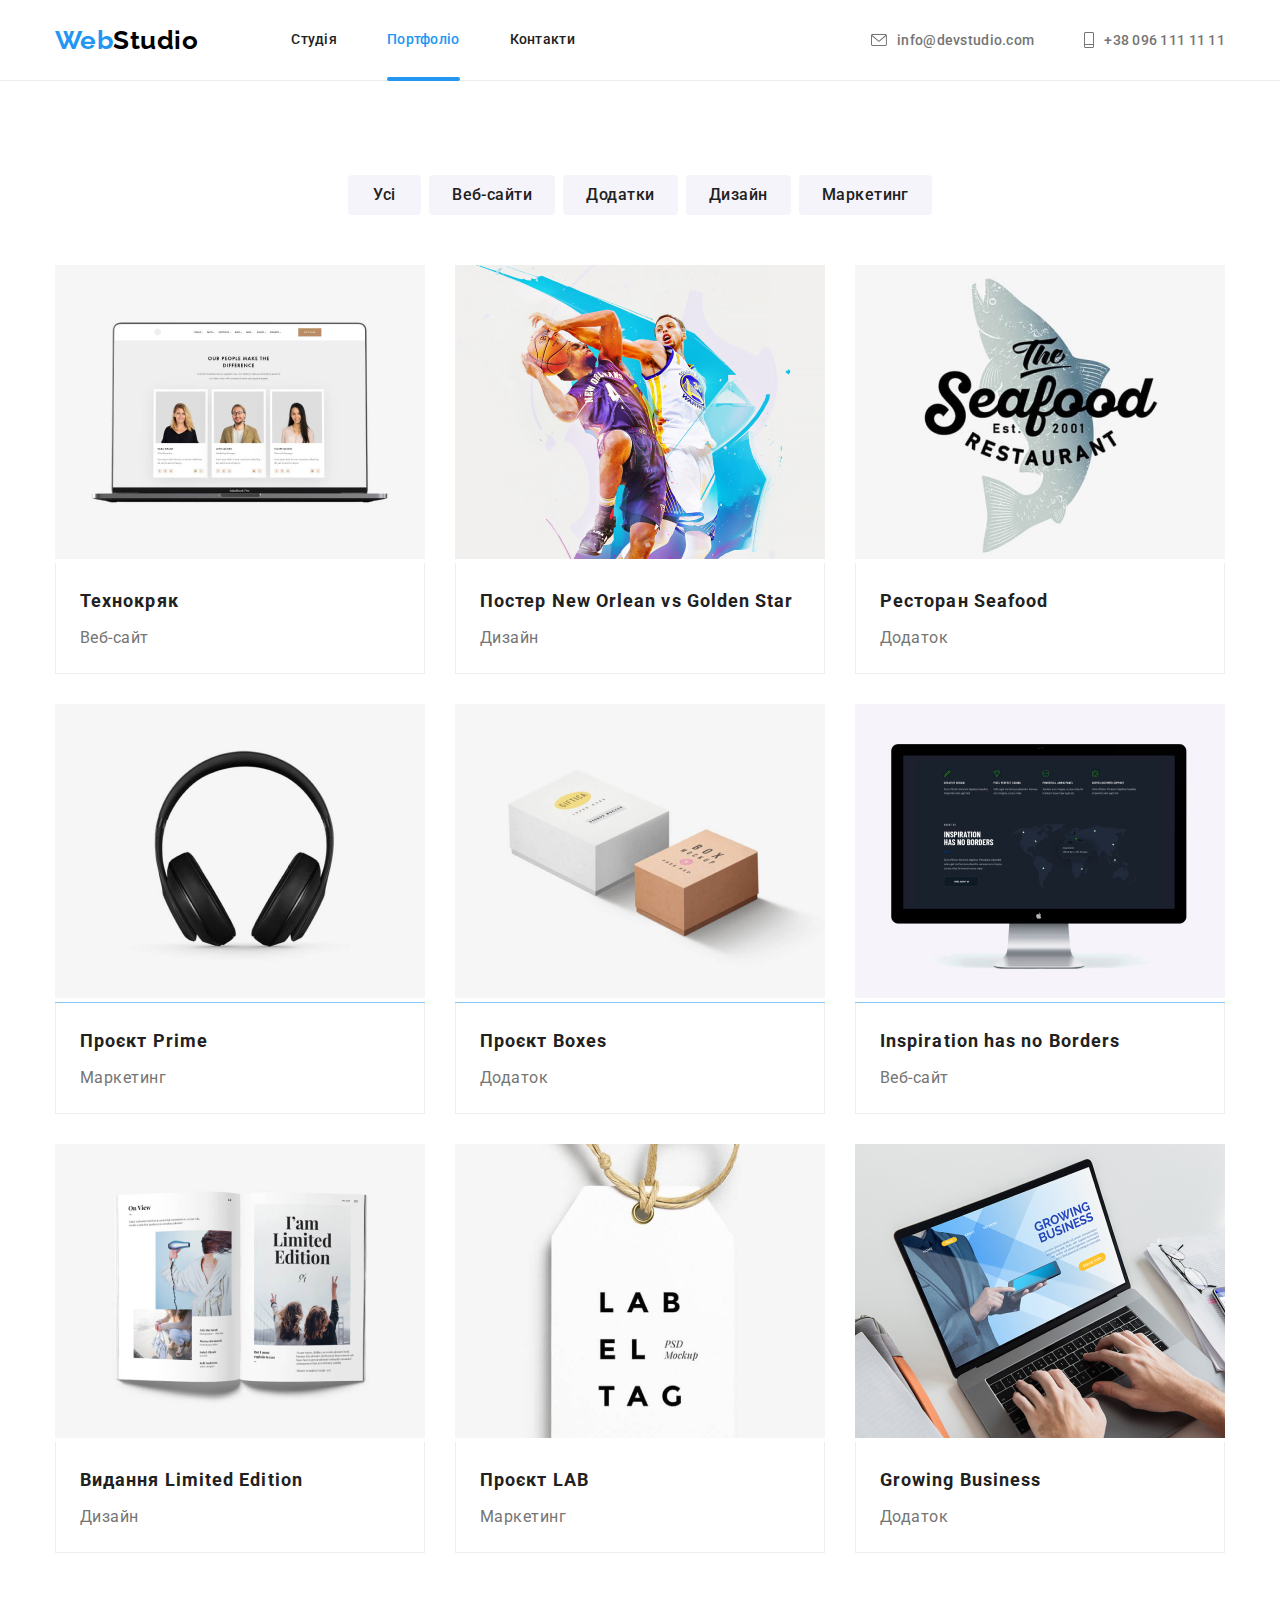
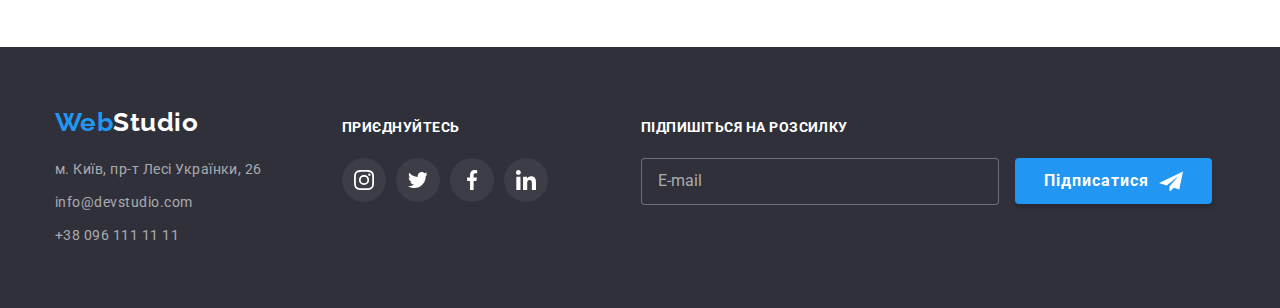
==== portfolio.html @ da835563 "Перенесены файлы из дз 7" ====
<!DOCTYPE html>
<html lang="uk">
  <head>
    <meta charset="UTF-8" />
    <meta http-equiv="X-UA-Compatible" content="IE=edge" />
    <meta name="viewport" content="width=device-width, initial-scale=1.0" />
    <title>Портфоліо</title>
    <link rel="preconnect" href="https://fonts.googleapis.com" />
    <link rel="preconnect" href="https://fonts.gstatic.com" crossorigin />
    <link
      href="https://fonts.googleapis.com/css2?family=Raleway:wght@700&family=Roboto:wght@400;500;700;900&display=swap"
      rel="stylesheet"
    />
    <link
      rel="stylesheet"
      href="https://cdnjs.cloudflare.com/ajax/libs/modern-normalize/1.1.0/modern-normalize.min.css"
    />
    <link rel="stylesheet" href="./css/main.min.css" />
  </head>
  <body>
    <header class="header">
      <div class="container header__section">
        <nav class="header__nav">
          <a class="header__logo logo link" href="./index.html"
            >Web<span class="header__logo--black">Studio</span></a
          >
          <ul class="nav list">
            <li class="nav__item">
              <a class="nav__link link" href="./index.html">Студія</a>
            </li>
            <li class="nav__item">
              <a
                class="nav__link link nav__link--current link"
                href="./portfolio.html"
                >Портфоліо</a
              >
            </li>
            <li class="nav__item">
              <a class="nav__link link" href="">Контакти</a>
            </li>
          </ul>
        </nav>
        <ul class="header-contact header-contack__list list">
          <li class="header-contact__item">
            <a
              class="header-contact__link link"
              href="mailto:info@devstudio.com"
              ><svg class="header-contact__icon" width="16" height="12">
                <use href="./images/icons.svg#icon-envelope"></use>
              </svg>
              info@devstudio.com</a
            >
          </li>
          <li class="header-contact__item">
            <a class="header-contact__link link" href="tel:+380961111111"
              ><svg class="header-contact__icon" width="10" height="16">
                <use href="./images/icons.svg#icon-mobile"></use>
              </svg>
              +38 096 111 11 11</a
            >
          </li>
        </ul>
      </div>
    </header>

    <main>
      <section class="portfolio-section">
        <div class="container">
          <h1 hidden>Приклади робіт</h1>
          <ul class="portfolio-btn-list list">
            <li class="portfolio-btn-item">
              <button class="portfolio-btn" type="button">Усі</button>
            </li>
            <li class="portfolio-btn-item">
              <button class="portfolio-btn" type="button">Веб-сайти</button>
            </li>
            <li class="portfolio-btn-item">
              <button class="portfolio-btn" type="button">Додатки</button>
            </li>
            <li class="portfolio-btn-item">
              <button class="portfolio-btn" type="button">Дизайн</button>
            </li>
            <li class="portfolio-btn-item">
              <button class="portfolio-btn" type="button">Маркетинг</button>
            </li>
          </ul>
        </div>
        <div class="container">
          <ul class="portfolio-list list">
            <li class="portfolio-item">
              <div class="portfolio-description">
                <img
                  src="./images/tehno.jpg"
                  alt="відкритий ноутбук з сайтом Технокряк"
                  width="370"
                  height="294"
                />
                <div class="portfolio-overlay">
                  <p class="portfolio-description-text">
                    Ресурс пропонує комплексні пропозиції з різним рівнем
                    функціоналу та сервісів. Все це дозволить відвідувачу
                    отримати вичерпні відомості про компанію чи приватну особу.
                  </p>
                </div>
              </div>
              <div class="portfolio-border">
                <h2 class="portfolio-list-title">Технокряк</h2>
                <p class="portfolio-list-text">Веб-сайт</p>
              </div>
            </li>
            <li class="portfolio-item">
              <div class="portfolio-description">
                <img
                  src="./images/poster.jpg"
                  alt="хлопці грають в баскетбол"
                  width="370"
                  height="294"
                />
                <div class="portfolio-overlay">
                  <p class="portfolio-description-text">
                    Ресурс пропонує комплексні пропозиції з різним рівнем
                    функціоналу та сервісів. Все це дозволить відвідувачу
                    отримати вичерпні відомості про компанію чи приватну особу.
                  </p>
                </div>
              </div>
              <div class="portfolio-border">
                <h2 class="portfolio-list-title">
                  Постер <span lang="en">New Orlean vs Golden Star</span>
                </h2>
                <p class="portfolio-list-text">Дизайн</p>
              </div>
            </li>

            <li class="portfolio-item">
              <div class="portfolio-description">
                <img
                  src="./images/seafood.jpg"
                  alt="логотип ресторану Seafood"
                  width="370"
                  height="294"
                />
                <div class="portfolio-overlay">
                  <p class="portfolio-description-text">
                    Ресурс пропонує комплексні пропозиції з різним рівнем
                    функціоналу та сервісів. Все це дозволить відвідувачу
                    отримати вичерпні відомості про компанію чи приватну особу.
                  </p>
                </div>
              </div>
              <div class="portfolio-border">
                <h2 class="portfolio-list-title">
                  Ресторан <span lang="en">Seafood</span>
                </h2>
                <p class="portfolio-list-text">Додаток</p>
              </div>
            </li>

            <li class="portfolio-item">
              <div class="portfolio-description">
                <img
                  src="./images/prime.jpg"
                  alt="навушники"
                  width="370"
                  height="294"
                />
                <div class="portfolio-overlay">
                  <p class="portfolio-description-text">
                    Ресурс пропонує комплексні пропозиції з різним рівнем
                    функціоналу та сервісів. Все це дозволить відвідувачу
                    отримати вичерпні відомості про компанію чи приватну особу.
                  </p>
                </div>
              </div>
              <div class="portfolio-border">
                <h2 class="portfolio-list-title">
                  Проєкт <span lang="en">Prime</span>
                </h2>
                <p class="portfolio-list-text">Маркетинг</p>
              </div>
            </li>

            <li class="portfolio-item">
              <div class="portfolio-description">
                <img
                  src="./images/boxes.jpg"
                  alt="дві коробки"
                  width="370"
                  height="294"
                />
                <div class="portfolio-overlay">
                  <p class="portfolio-description-text">
                    Ресурс пропонує комплексні пропозиції з різним рівнем
                    функціоналу та сервісів. Все це дозволить відвідувачу
                    отримати вичерпні відомості про компанію чи приватну особу.
                  </p>
                </div>
              </div>
              <div class="portfolio-border">
                <h2 class="portfolio-list-title">
                  Проєкт <span lang="en">Boxes</span>
                </h2>
                <p class="portfolio-list-text">Додаток</p>
              </div>
            </li>

            <li class="portfolio-item">
              <div class="portfolio-description">
                <img
                  src="./images/monitor.jpg"
                  alt="комп'ютерний монитор"
                  width="370"
                  height="294"
                />
                <div class="portfolio-overlay">
                  <p class="portfolio-description-text">
                    Ресурс пропонує комплексні пропозиції з різним рівнем
                    функціоналу та сервісів. Все це дозволить відвідувачу
                    отримати вичерпні відомості про компанію чи приватну особу.
                  </p>
                </div>
              </div>
              <div class="portfolio-border">
                <h2 class="portfolio-list-title">
                  <span lang="en">Inspiration has no Borders</span>
                </h2>
                <p class="portfolio-list-text">Веб-сайт</p>
              </div>
            </li>

            <li class="portfolio-item">
              <div class="portfolio-description">
                <img
                  src="./images/limited.jpg"
                  alt="відкритий журнал"
                  width="370"
                  height="294"
                />
                <div class="portfolio-overlay">
                  <p class="portfolio-description-text">
                    Ресурс пропонує комплексні пропозиції з різним рівнем
                    функціоналу та сервісів. Все це дозволить відвідувачу
                    отримати вичерпні відомості про компанію чи приватну особу.
                  </p>
                </div>
              </div>
              <div class="portfolio-border">
                <h2 class="portfolio-list-title">
                  Видання <span lang="en">Limited Edition</span>
                </h2>
                <p class="portfolio-list-text">Дизайн</p>
              </div>
            </li>

            <li class="portfolio-item">
              <div class="portfolio-description">
                <img
                  src="./images/lab.jpg"
                  alt="етикетка LAB"
                  width="370"
                  height="294"
                />
                <div class="portfolio-overlay">
                  <p class="portfolio-description-text">
                    Ресурс пропонує комплексні пропозиції з різним рівнем
                    функціоналу та сервісів. Все це дозволить відвідувачу
                    отримати вичерпні відомості про компанію чи приватну особу.
                  </p>
                </div>
              </div>
              <div class="portfolio-border">
                <h2 class="portfolio-list-title">
                  Проєкт <span lang="en">LAB</span>
                </h2>
                <p class="portfolio-list-text">Маркетинг</p>
              </div>
            </li>

            <li class="portfolio-item border">
              <div class="portfolio-description">
                <img
                  src="./images/growing.jpg"
                  alt="людина працює за компом"
                  width="370"
                  height="294"
                />
                <div class="portfolio-overlay">
                  <p class="portfolio-description-text">
                    Ресурс пропонує комплексні пропозиції з різним рівнем
                    функціоналу та сервісів. Все це дозволить відвідувачу
                    отримати вичерпні відомості про компанію чи приватну особу.
                  </p>
                </div>
              </div>
              <div class="portfolio-border">
                <h2 class="portfolio-list-title">
                  <span lang="en">Growing Business</span>
                </h2>
                <p class="portfolio-list-text">Додаток</p>
              </div>
            </li>
          </ul>
        </div>
      </section>
    </main>

    <footer class="footer">
      <div class="container">
        <div class="footer__flex">
          <div class="footer__contacts-flex">
            <a class="footer__logo logo link" href="./index.html"
              >Web<span class="footer__logo--white">Studio</span>
            </a>

            <address class="footer-contact">
              <ul class="footer-contact__list list">
                <li class="footer-contact__item">
                  <a
                    class="footer-contact__link footer-contact__address link"
                    href="https://goo.gl/maps/CdvJLRiEL6Q8Smko8"
                    target="_blank"
                    rel="noreferrer noopener"
                    >м. Київ, пр-т Лесі Українки, 26</a
                  >
                </li>
                <li class="footer-contact__item">
                  <a
                    class="footer-contact__link link"
                    href="mailto:info@devstudio.com"
                    >info@devstudio.com</a
                  >
                </li>
                <li class="footer-contact__item">
                  <a class="footer-contact__link link" href="tel:+380961111111"
                    >+38 096 111 11 11</a
                  >
                </li>
              </ul>
            </address>
          </div>
          <div class="social-section">
            <p class="social-section__text">приєднуйтесь</p>
            <ul class="footer-list list">
              <li class="footer-list__item">
                <a class="footer-list__link" href="">
                  <svg class="footer-list__icon" width="20" height="20">
                    <use href="./images/icons.svg#icon-instagram"></use>
                  </svg>
                </a>
              </li>

              <li class="footer-list__item">
                <a class="footer-list__link" href="">
                  <svg class="footer-list__icon" width="20" height="20">
                    <use href="./images/icons.svg#icon-twitter"></use>
                  </svg>
                </a>
              </li>

              <li class="footer-list__item">
                <a class="footer-list__link" href="">
                  <svg class="footer-list__icon" width="20" height="20">
                    <use href="./images/icons.svg#icon-facebook"></use>
                  </svg>
                </a>
              </li>

              <li class="footer-list__item">
                <a class="footer-list__link" href="">
                  <svg class="footer-list__icon" width="20" height="20">
                    <use href="./images/icons.svg#icon-linkedin"></use>
                  </svg>
                </a>
              </li>
            </ul>
          </div>
          <div class="footer-submit">
            <p class="footer-submit__text">Підпишіться на розсилку</p>
            <div class="footer-submit__form">
              <label class="footer-submit__label" for="submit-mail"></label>
              <input
                class="footer-submit__input"
                type="email"
                name="submit-mail"
                id="submit-mail"
                placeholder="E-mail"
              />
              <button class="footer-submit__btn" type="submit">
                Підписатися
              </button>
            </div>
          </div>
        </div>
      </div>
    </footer>
  </body>
</html>
---- css/main.min.css ----
:root{--primary-text-color: #212121;--secondary-text-color: #757575;--white-text-color: #ffffff;--accent-color: #2196f3;--black-logo-color: #000000;--footer-text-color: rgba(255, 255, 255, 0.6);--white-background-color: #ffffff;--hero-background-color: #2f303a;--team-background-color: #f5f4fa}body{font-family:"Roboto";letter-spacing:0.03em;background-color:var(--white-background-color);color:var(--primary-text-color)}.list{list-style:none}.link{text-decoration:none}h1,h2,h3,h4,h5,h6,p,ul{margin:0;padding:0}.container{width:1200px;margin-left:auto;margin-right:auto;padding-left:15px;padding-right:15px}.section-title{font-weight:700;font-size:36px;line-height:1.17;text-align:center;color:var(--primary-text-color)}.logo{font-family:"Raleway";font-weight:700;font-size:26px;line-height:1.19;align-items:center;text-align:center;color:var(--accent-color)}.visually-hidden{position:absolute;width:1px;height:1px;margin:-1px;padding:0;overflow:hidden;border:0;clip:rect(0 0 0 0)}.header{border-bottom:1px solid #ececec}.header__section{display:flex;align-items:center}.header__nav{display:flex;align-items:center}.header__logo{margin-right:93px}.header__logo--black{color:var(--black-logo-color)}.nav{display:flex}.nav__item:not(:last-child){margin-right:50px}.nav__link{display:block;padding-top:32px;padding-bottom:32px;font-weight:500;font-size:14px;line-height:1.14;letter-spacing:0.02em;color:var(--primary-text-color);position:relative;transition:color 250ms cubic-bezier(0.4, 0, 0.2, 1)}.nav__link:focus,.nav__link:hover{color:var(--accent-color)}.nav__link--current{color:var(--accent-color)}.nav__link--current::after{position:absolute;display:block;content:"";width:100%;height:4px;border-radius:2px;bottom:-1px;background-color:var(--accent-color)}.header-contact{display:flex}.header-contack__list{margin-left:auto}.header-contact__item+.header-contact__item{margin-left:50px}.header-contact__link{display:inline-flex;padding:32px 0px 32px;align-items:center;font-weight:500;font-size:14px;line-height:16px;letter-spacing:0.02em;color:var(--secondary-text-color);transition:color 250ms cubic-bezier(0.4, 0, 0.2, 1)}.header-contact__link:hover,.header-contact__link:focus{color:var(--accent-color)}.header-contact__icon{margin-right:10px;fill:currentColor}.hero{padding-top:200px;padding-bottom:200px;max-width:1600px;min-height:600px;margin-left:auto;margin-right:auto;background-image:linear-gradient(to right, rgba(47,48,58,0.4), rgba(47,48,58,0.4)),url(../images/hero.jpg);background-color:var(--hero-background-color);background-repeat:no-repeat;background-position:center;background-size:cover;text-align:center}.hero__title{margin-bottom:30px;margin-left:auto;margin-right:auto;max-width:696px;font-weight:900;font-size:44px;line-height:1.36;letter-spacing:0.06em;text-transform:uppercase;color:var(--white-text-color)}.hero__btn{display:inline-block;min-width:200px;border-radius:4px;border:1px solid transparent;padding:10px 32px;background-color:var(--accent-color);color:var(--white-text-color);font-family:"Roboto";font-weight:700;font-size:16px;line-height:1.88;align-items:center;text-align:center;letter-spacing:0.06em;cursor:pointer;transition:background-color 250ms cubic-bezier(0.4, 0, 0.2, 1),color 250ms cubic-bezier(0.4, 0, 0.2, 1)}.hero__btn:hover,.hero__btn:focus{background-color:var(--white-text-color);color:var(--accent-color)}.features{padding-top:94px;padding-bottom:94px}.features-list{display:flex}.features-list__item:not(:last-child){margin-right:30px;max-width:270px}.features-list__icon-fon{display:flex;width:270px;height:120px;align-items:center;justify-content:center;flex-direction:column;margin-bottom:30px;background-color:var(--team-background-color)}.features-list__icon{align-items:center}.features-list__title{margin-bottom:10px;font-weight:700;font-size:14px;line-height:1.14;text-transform:uppercase}.features-list__text{font-size:14px;line-height:1.71;color:var(--secondary-text-color)}.work{padding-bottom:94px}.work__title{margin-bottom:50px}.work-list{display:flex}.work-list__item{position:relative}.work-list__item:not(:last-child){margin-right:30px}.work-list__text{width:100%;position:absolute;bottom:0;left:0;padding:27px 0px;font-weight:bold;font-size:14px;line-height:1.14;text-align:center;text-transform:uppercase;color:var(--white-text-color);background-color:rgba(47,48,58,0.8)}.team{padding-top:94px;padding-bottom:94px;background-color:var(--team-background-color)}.team__title{margin-bottom:50px}.team-list{display:flex}.team-list__item{box-shadow:0px 1px 3px rgba(0,0,0,0.12),0px 1px 1px rgba(0,0,0,0.14),0px 2px 1px rgba(0,0,0,0.2);background-color:var(--white-background-color)}.team-list__item:not(:last-child){margin-right:30px}.team-list__workers{padding:30px 0px}.team-list__worker{font-weight:500;font-size:16px;line-height:1.19;text-align:center}.team-list__profession{margin-top:10px;font-size:16px;line-height:1.19;text-align:center;color:var(--secondary-text-color)}.team-list__social-list{display:flex;justify-content:space-between;align-items:center;padding:0px 32px;margin-top:16px;list-style:none}.team-list__social-item{width:44px;height:44px}.team-list__social-link{display:block;width:44px;height:44px;border-radius:50%;color:#afb1b8;background-color:#ffffff;transition:background-color 250ms cubic-bezier(0.4, 0, 0.2, 1),color 250ms cubic-bezier(0.4, 0, 0.2, 1)}.team-list__social-link:hover,.team-list__social-link:focus{color:#ffffff;background-color:var(--accent-color)}.team-list__social-icon{margin:12px 0px 0px 12px;fill:currentColor}.client{padding-top:94px;padding-bottom:94px}.client__title{margin-bottom:50px;font-weight:700;font-size:36px;line-height:1.17;text-align:center}.client__list{padding:0;margin:0;list-style:none;justify-content:space-between;align-items:center}.customers{display:flex}.customers__item{width:170px;height:90px;transition:border-color 250ms cubic-bezier(0.4, 0, 0.2, 1),color 250ms cubic-bezier(0.4, 0, 0.2, 1)}.customers__item:not(:last-child){margin-right:30px}.customers__item:focus,.customers__item:hover{color:var(--accent-color);border-color:var(--accent-color)}.customers__link{display:block;width:170px;height:90px;border:1px solid #afb1b8;color:#afb1b8;background-color:#fff;padding:16px 32px;transition:border-color 250ms cubic-bezier(0.4, 0, 0.2, 1),color 250ms cubic-bezier(0.4, 0, 0.2, 1)}.customers__link:focus,.customers__link:hover{color:var(--accent-color);border-color:var(--accent-color)}.customers__icon{fill:currentColor}.footer{padding-top:60px;padding-bottom:60px;background-color:var(--hero-background-color)}.footer__flex{display:flex;margin:0;padding:0;list-style:none}.footer__logo--white{color:var(--white-text-color)}.footer-contact{margin-top:20px}.footer-contact__address{color:var(--white-text-color)}.footer-contact__item{margin-top:9px}.footer-contact__link{font-style:normal;font-size:14px;line-height:1.71;color:var(--footer-text-color);transition:color 250ms cubic-bezier(0.4, 0, 0.2, 1)}.footer-contact__link:hover,.footer-contact__link:focus{color:var(--accent-color)}.social-section{margin-left:80px;width:206px}.social-section__text{padding:20px 0px 10px 0px;margin-bottom:20px;font-weight:700;font-size:14px;line-height:1.14px;text-transform:uppercase;color:var(--white-text-color)}.footer-list{display:flex;justify-content:space-between;align-items:center;padding:0;margin-top:0;list-style:none}.footer-list__item{width:44px;height:44px}.footer-list__link{display:block;width:44px;height:44px;border-radius:50%;color:#ffffff;background-color:#ffffff10;transition:background-color 250ms cubic-bezier(0.4, 0, 0.2, 1),color 250ms cubic-bezier(0.4, 0, 0.2, 1)}.footer-list__link:hover,.footer-list__link:focus{color:#ffffff;background-color:var(--accent-color)}.footer-list__icon{margin:12px 0px 0px 12px;fill:currentColor}.footer-submit{margin-left:93px}.footer-submit__text{padding:20px 0px 10px 0px;margin-bottom:20px;font-weight:700;font-size:14px;line-height:1.14px;text-transform:uppercase;color:var(--white-text-color)}.footer-submit__input{width:358px;margin:0;padding:13px 16px;border-radius:4px;border:1px solid rgba(255,255,255,0.3);background-color:var(--hero-background-color);color:var(--white-text-color)}.footer-submit__input::placeholder{font-size:16px;line-height:1.25;color:rgba(255,255,255,0.6)}.footer-submit__btn{display:inline-flex;align-items:center;justify-content:center;border:none;margin:0;padding:8px 29px;border-radius:4px;background-color:var(--accent-color);box-shadow:0px 4px 4px rgba(0,0,0,0.15);color:var(--white-text-color);font-family:"Roboto";font-style:normal;font-weight:700;font-size:16px;line-height:1.87;letter-spacing:0.06em;cursor:pointer;min-height:43px;margin-left:12px}.footer-submit__btn::after{content:"";display:inline-block;width:24px;height:20px;margin-left:10px;background-image:url(../images/send.svg)}.portfolio-section{padding-top:94px;padding-bottom:94px}.portfolio-btn-list{display:flex;justify-content:center;margin-bottom:50px}.portfolio-btn-item:not(:last-child){margin-right:8px}.portfolio-item:hover .portfolio-overlay{transform:translateY(0)}.portfolio-description{position:relative;overflow:hidden}.portfolio-overlay{position:absolute;display:inline-block;content:"";width:100%;height:100%;top:0;left:0;background-color:rgba(33,150,243,0.9);transform:translateY(100%);transition:transform 250ms cubic-bezier(0.4, 0, 0.2, 1)}.portfolio-description-text{position:absolute;top:0;left:0;padding:63px 24px;font-size:18px;line-height:1.56;color:var(--white-text-color)}.portfolio-btn{display:inline-block;min-width:73px;border-radius:4px;border:1px solid transparent;padding:6px 22px;font-family:"Roboto";font-weight:500;font-size:16px;line-height:1.63;letter-spacing:0.03em;text-align:center;background-color:var(--team-background-color);color:var(--primary-text-color);cursor:pointer;transition:background-color 250ms cubic-bezier(0.4, 0, 0.2, 1),color 250ms cubic-bezier(0.4, 0, 0.2, 1),box-shadow 250ms cubic-bezier(0.4, 0, 0.2, 1)}.portfolio-btn:hover,.portfolio-btn:focus{background-color:var(--accent-color);color:var(--white-text-color);box-shadow:0px 3px 1px rgba(0,0,0,0.1),0px 1px 2px rgba(0,0,0,0.08),0px 2px 2px rgba(0,0,0,0.12)}.portfolio-list{display:flex;flex-wrap:wrap;margin:-15px}.portfolio-item{margin:15px;transition:box-shadow 250ms cubic-bezier(0.4, 0, 0.2, 1)}.portfolio-item:hover,.portfolio-item:focus{box-shadow:0px 3px 1px rgba(0,0,0,0.1),0px 1px 2px rgba(0,0,0,0.08),0px 2px 2px rgba(0,0,0,0.12)}.portfolio-border{border:1px solid #eeeeee;border-top:transparent;padding:20px 24px}.portfolio-list-title{font-weight:700;font-size:18px;line-height:2;letter-spacing:0.06em}.portfolio-list-text{margin-top:4px;font-size:16px;line-height:1.87;color:var(--secondary-text-color)}.backdrop{position:fixed;display:flex;align-items:center;justify-content:center;width:100vw;height:100vh;background-color:rgba(0,0,0,0.2);top:0;transition:opacity 250ms cubic-bezier(0.4, 0, 0.2, 1),visibility 250ms cubic-bezier(0.4, 0, 0.2, 1)}.backdrop.is-hidden{opacity:0;visibility:hidden;pointer-events:none}.backdrop.is-hidden .modal{transform:scale(2)}.modal{width:528px;min-height:581px;background-color:#ffffff;position:relative;transform:scale(1);transition:transform 250ms cubic-bezier(0.4, 0, 0.2, 1)}.modal-icon{fill:var(--black-logo-color);transition:fill 250ms cubic-bezier(0.4, 0, 0.2, 1)}.close-btn{position:absolute;display:flex;align-items:center;justify-content:center;right:8px;top:8px;background-color:transparent;border-radius:50%;width:30px;height:30px;border:1px solid rgba(0,0,0,0.1);cursor:pointer}.close-btn:hover .modal-icon{fill:var(--accent-color)}.form{width:528px;margin-left:auto;margin-right:auto;padding:40px}.form-title{font-weight:700;font-size:20px;line-height:1.15;text-align:center}.top-title{margin-top:12px}.form-field{position:relative;display:flex;flex-direction:column;margin-bottom:10px}.form-label,.comment-label{font-size:12px;line-height:1.17;letter-spacing:0.01em;color:var(--secondary-text-color);margin-bottom:4px}.form-input{width:100%;margin:0;padding:11px 42px;border:1px solid rgba(33,33,33,0.2);border-radius:4px;outline:none;transition:border-color 250ms cubic-bezier(0.4, 0, 0.2, 1)}.form-input:focus{border-color:var(--accent-color)}.form-input:focus ~ .input-icon{fill:var(--accent-color)}.input-icon{position:absolute;top:50%;left:15px;transform:translateY(25%);display:inline-block;width:12px;height:12px;transition:fill 250ms cubic-bezier(0.4, 0, 0.2, 1)}textarea{resize:none;border:1px solid rgba(33,33,33,0.2);border-radius:4px;padding:12px 16px;font-size:12px;line-height:1.17;letter-spacing:0.01em;height:120px;outline:none;transition:border-color 250ms cubic-bezier(0.4, 0, 0.2, 1)}textarea:focus{border-color:var(--accent-color)}.comment::placeholder{font-size:12px;line-height:1.17;letter-spacing:0.01em;color:#757575}.form-field-chek{padding-left:14px;margin-top:25px;margin-bottom:30px}.icon-chek{display:inline-block;width:16px;height:15px;border:2px solid #212121;border-radius:2px;margin-right:7px}.form-checkbox{position:absolute;width:1px;height:1px;margin:-1px;padding:0;overflow:hidden;border:0;clip:rect(0 0 0 0)}.form-checkbox:checked+.icon-chek{background-image:url(../images/icon-check.svg);background-position:center;background-repeat:no-repeat;background-color:var(--accent-color);background-origin:border-box;border-color:var(--accent-color)}.policy-label{display:flex;align-items:center;font-size:14px;line-height:1.71;color:var(--secondary-text-color)}.policy-link{margin-left:4px;color:#2196f3}.form-btn{display:flex;align-items:center;justify-content:center;margin:0 auto;padding:10px 56px;border:none;border-radius:4px;text-align:center;text-decoration:none;font-family:"Roboto";font-style:normal;font-weight:700;font-size:16px;line-height:1.87;letter-spacing:0.06em;cursor:pointer;background-color:var(--accent-color);box-shadow:0px 4px 4px rgba(0,0,0,0.15);color:var(--white-text-color);transition:background-color 250ms cubic-bezier(0.4, 0, 0.2, 1)}.form-btn:focus,.form-btn:hover{background-color:#188ce8}
/*# sourceMappingURL=main.min.css.map */
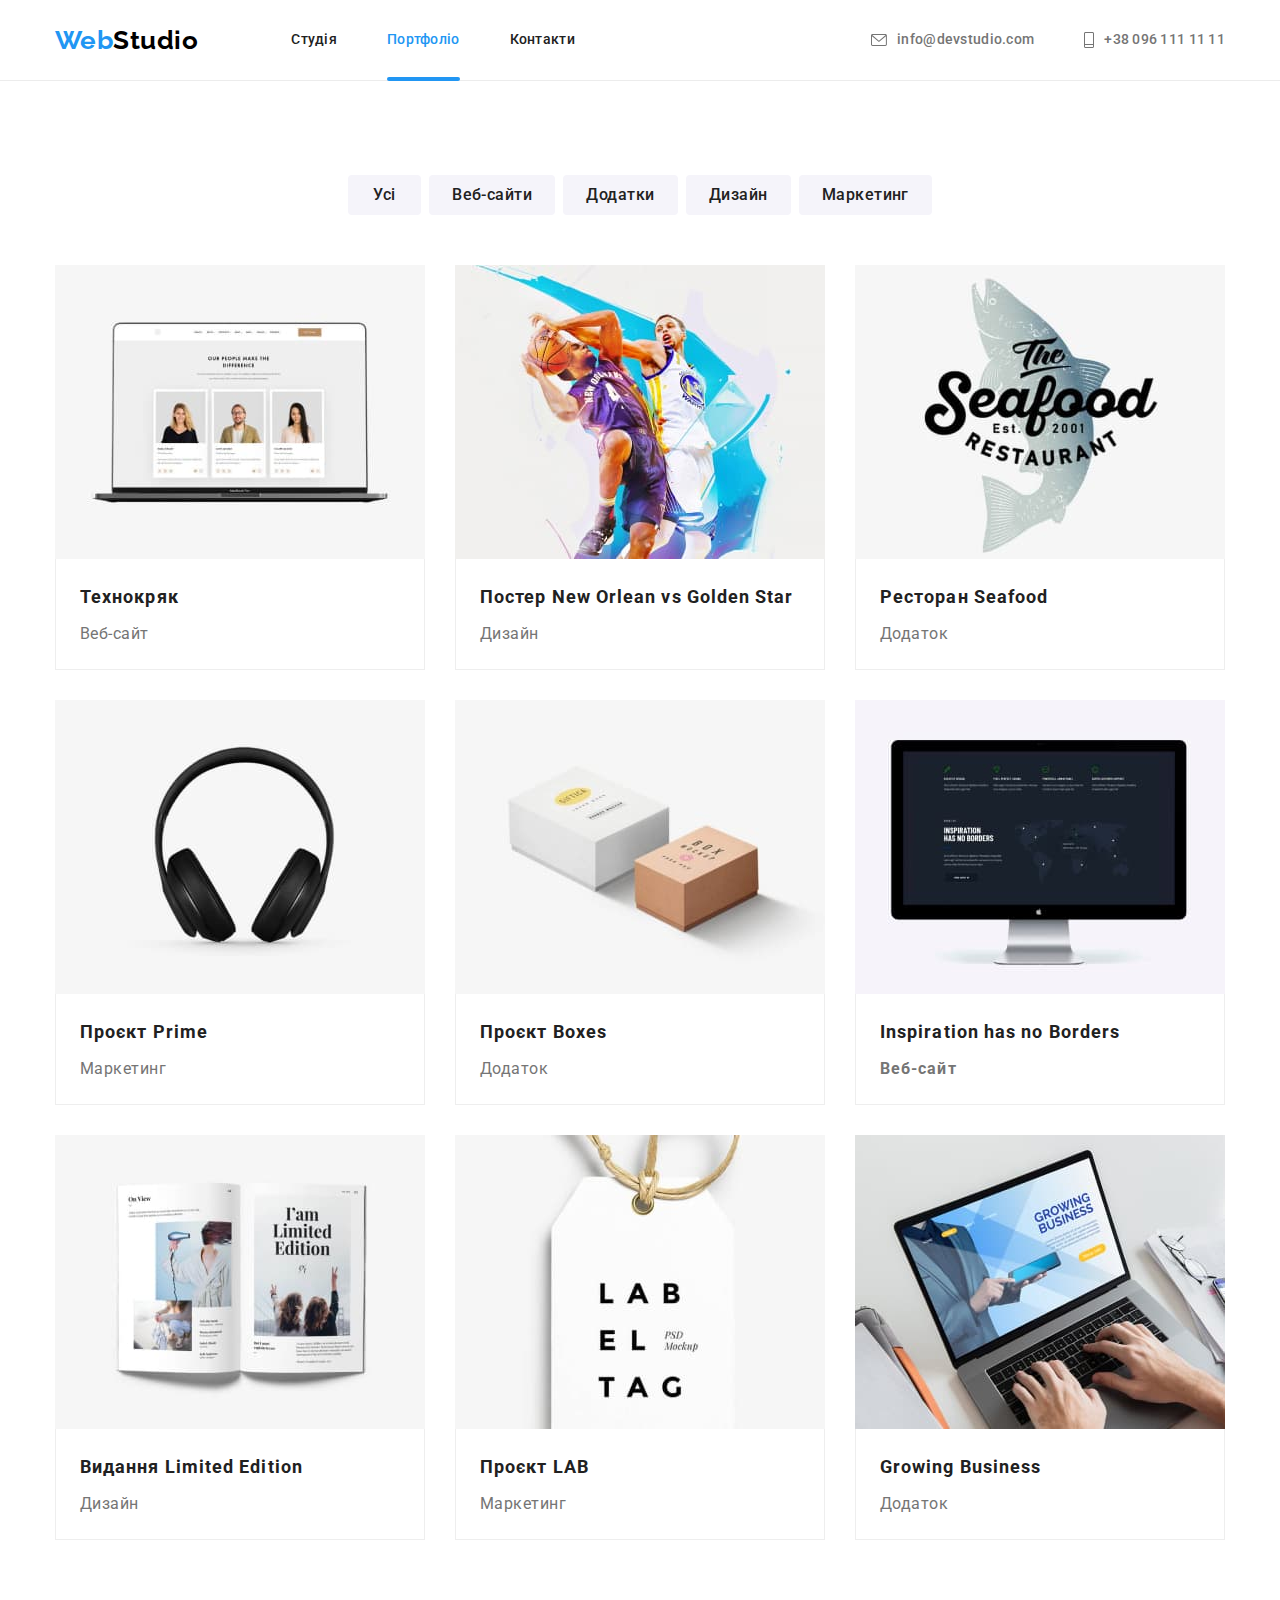
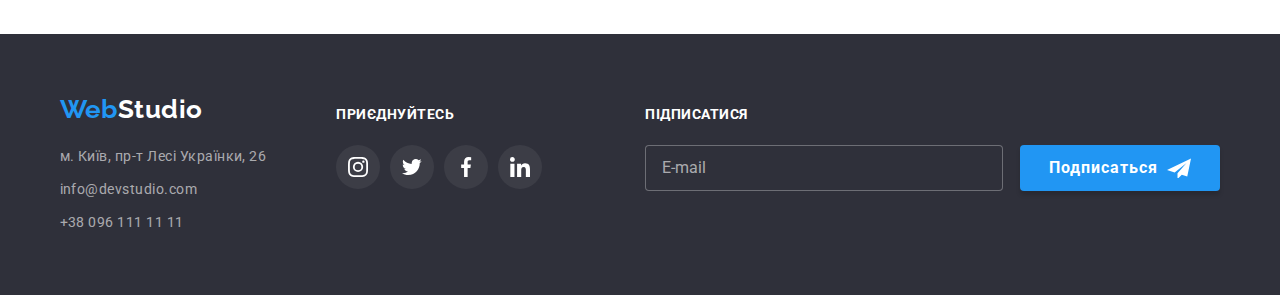
==== commit 99720331: "Fin HW 8" ====
--- a/portfolio.html
+++ b/portfolio.html
@@ -11,13 +11,11 @@
       href="https://fonts.googleapis.com/css2?family=Raleway:wght@700&family=Roboto:wght@400;500;700;900&display=swap"
       rel="stylesheet"
     />
-    <link
-      rel="stylesheet"
-      href="https://cdnjs.cloudflare.com/ajax/libs/modern-normalize/1.1.0/modern-normalize.min.css"
-    />
-    <link rel="stylesheet" href="./css/main.min.css" />
+    <link rel="stylesheet" href="https://cdnjs.cloudflare.com/ajax/libs/modern-normalize/1.1.0/modern-normalize.min.css">
+    <link rel="stylesheet" href="./css/main.min.css">
   </head>
   <body>
+     <!-- Шапка -->
     <header class="header">
       <div class="container header__section">
         <nav class="header__nav">
@@ -26,12 +24,12 @@
           >
           <ul class="nav list">
             <li class="nav__item">
-              <a class="nav__link link" href="./index.html">Студія</a>
+              <a class="nav__link link" href="./index.html"
+                >Студія</a
+              >
             </li>
             <li class="nav__item">
-              <a
-                class="nav__link link nav__link--current link"
-                href="./portfolio.html"
+              <a class="nav__link link nav__link--current" href="./portfolio.html"
                 >Портфоліо</a
               >
             </li>
@@ -42,9 +40,7 @@
         </nav>
         <ul class="header-contact header-contack__list list">
           <li class="header-contact__item">
-            <a
-              class="header-contact__link link"
-              href="mailto:info@devstudio.com"
+            <a class="header-contact__link link" href="mailto:info@devstudio.com"
               ><svg class="header-contact__icon" width="16" height="12">
                 <use href="./images/icons.svg#icon-envelope"></use>
               </svg>
@@ -60,13 +56,49 @@
             >
           </li>
         </ul>
+        <button class="menu-open" data-menu-open>
+        <svg class="menu-burger" width="24" height="16">
+          <use href="./images/icons.svg#icon-burger"></use>
+        </svg>
+        </button>
+      </div>
+      <div class="mob-menu flex is-hidden" data-menu>
+        <div>
+          <button class="menu-close" data-menu-close>
+            <svg class="menu-close" width="40" height="40">
+              <use href="./images/icons.svg#icon-close"></use>
+            </svg>
+          </button>
+          <ul class="mob-menu-list list">
+            <li class="mob-menu-list__item">
+              <a class="mob-menu-list__link link " href="./index.html">Студія</a>
+            </li>
+            <li class="mob-menu-list__item">
+              <a class="mob-menu-list__link link mob-menu-list__link--current" href="./portfolio.html">Портфоліо</a>
+            </li>
+            <li class="mob-menu-list__item">
+              <a class="mob-menu-list__link link" href="">Контакти</a>
+            </li>
+          </ul>
+        </div>
+        <div class="mob-menu-list__down">
+          <a class="mob-menu-list__tell link" href="tel:+380961111111">
+            +38 096 111 11 11</a>
+          <a class="mob-menu-list__mail link" href="mailto:info@devstudio.com">info@devstudio.com</a>
+          <ul class="mob-menu-list__social list">
+            <li class="mob-menu-list__social-item">Instagram</li>
+            <li class="mob-menu-list__social-item">Twitter</li>
+            <li class="mob-menu-list__social-item">Facebook</li>
+            <li class="mob-menu-list__social-item">LinkedIn</li>
+          </ul>
+        </div>
       </div>
     </header>
-
+      <!-- Основной контент -->
     <main>
       <section class="portfolio-section">
         <div class="container">
-          <h1 hidden>Приклади робіт</h1>
+          <h1 hidden>Примеры работ</h1>
           <ul class="portfolio-btn-list list">
             <li class="portfolio-btn-item">
               <button class="portfolio-btn" type="button">Усі</button>
@@ -90,19 +122,18 @@
             <li class="portfolio-item">
               <div class="portfolio-description">
                 <img
-                  src="./images/tehno.jpg"
-                  alt="відкритий ноутбук з сайтом Технокряк"
-                  width="370"
-                  height="294"
-                />
-                <div class="portfolio-overlay">
-                  <p class="portfolio-description-text">
-                    Ресурс пропонує комплексні пропозиції з різним рівнем
-                    функціоналу та сервісів. Все це дозволить відвідувачу
-                    отримати вичерпні відомості про компанію чи приватну особу.
-                  </p>
-                </div>
-              </div>
+                  srcset="
+                    ./images/our-people.jpg 1x,                   
+                    ./images/our-people-2x.jpg 2x
+                  "
+                  src="./images/our-people.jpg"
+                  alt="фото сотрудников"
+                  width="450"
+                />
+                <div class="portfolio-overlay">
+                  <p class="portfolio-description-text">Ресурс пропонує комплексні пропозиції з різним рівнем функціоналу та сервісів. Все це дозволить відвідувачу отримати вичерпні відомості про компанію чи приватну особу.</p>
+                </div>
+                </div>
               <div class="portfolio-border">
                 <h2 class="portfolio-list-title">Технокряк</h2>
                 <p class="portfolio-list-text">Веб-сайт</p>
@@ -111,22 +142,21 @@
             <li class="portfolio-item">
               <div class="portfolio-description">
                 <img
-                  src="./images/poster.jpg"
-                  alt="хлопці грають в баскетбол"
-                  width="370"
-                  height="294"
-                />
-                <div class="portfolio-overlay">
-                  <p class="portfolio-description-text">
-                    Ресурс пропонує комплексні пропозиції з різним рівнем
-                    функціоналу та сервісів. Все це дозволить відвідувачу
-                    отримати вичерпні відомості про компанію чи приватну особу.
-                  </p>
-                </div>
-              </div>
-              <div class="portfolio-border">
+                  srcset="
+                    ./images/ball.jpg 1x,                   
+                    ./images/ball-2x.jpg 2x
+                  "
+                  src="./images/ball.jpg"
+                  alt="парни играют в баскетбол"
+                  width="450"
+                />
+                <div class="portfolio-overlay">
+                  <p class="portfolio-description-text">Ресурс пропонує комплексні пропозиції з різним рівнем функціоналу та сервісів. Все це дозволить відвідувачу отримати вичерпні відомості про компанію чи приватну особу.</p>
+                </div>
+              </div>
+                <div class="portfolio-border">
                 <h2 class="portfolio-list-title">
-                  Постер <span lang="en">New Orlean vs Golden Star</span>
+                  Постер <span lang="en">New Orlean vs Golden Star</span> 
                 </h2>
                 <p class="portfolio-list-text">Дизайн</p>
               </div>
@@ -135,23 +165,21 @@
             <li class="portfolio-item">
               <div class="portfolio-description">
                 <img
+                  srcset="
+                    ./images/seafood.jpg 1x,                   
+                    ./images/seafood-2x.jpg 2x
+                  "
                   src="./images/seafood.jpg"
-                  alt="логотип ресторану Seafood"
-                  width="370"
-                  height="294"
-                />
-                <div class="portfolio-overlay">
-                  <p class="portfolio-description-text">
-                    Ресурс пропонує комплексні пропозиції з різним рівнем
-                    функціоналу та сервісів. Все це дозволить відвідувачу
-                    отримати вичерпні відомості про компанію чи приватну особу.
-                  </p>
-                </div>
-              </div>
-              <div class="portfolio-border">
-                <h2 class="portfolio-list-title">
-                  Ресторан <span lang="en">Seafood</span>
-                </h2>
+                  alt="ресторан морепродуктов"
+                  width="450"
+                />
+                <div class="portfolio-overlay">
+
+                  <p class="portfolio-description-text">Ресурс пропонує комплексні пропозиції з різним рівнем функціоналу та сервісів. Все це дозволить відвідувачу отримати вичерпні відомості про компанію чи приватну особу.</p>
+                </div>
+              </div>
+              <div class="portfolio-border">
+                <h2 class="portfolio-list-title">Ресторан <span lang="en">Seafood</span></h2>
                 <p class="portfolio-list-text">Додаток</p>
               </div>
             </li>
@@ -159,23 +187,20 @@
             <li class="portfolio-item">
               <div class="portfolio-description">
                 <img
-                  src="./images/prime.jpg"
-                  alt="навушники"
-                  width="370"
-                  height="294"
-                />
-                <div class="portfolio-overlay">
-                  <p class="portfolio-description-text">
-                    Ресурс пропонує комплексні пропозиції з різним рівнем
-                    функціоналу та сервісів. Все це дозволить відвідувачу
-                    отримати вичерпні відомості про компанію чи приватну особу.
-                  </p>
-                </div>
-              </div>
-              <div class="portfolio-border">
-                <h2 class="portfolio-list-title">
-                  Проєкт <span lang="en">Prime</span>
-                </h2>
+                  srcset="
+                    ./images/headphone.jpg 1x,                   
+                    ./images/headphone-2x.jpg 2x
+                  "
+                  src="./images/headphone.jpg"
+                  alt="наушники"
+                  width="450"
+                />
+                <div class="portfolio-overlay">
+                  <p class="portfolio-description-text">Ресурс пропонує комплексні пропозиції з різним рівнем функціоналу та сервісів. Все це дозволить відвідувачу отримати вичерпні відомості про компанію чи приватну особу.</p>
+                </div>
+              </div>
+              <div class="portfolio-border">
+                <h2 class="portfolio-list-title">Проєкт <span lang="en">Prime</span></h2>
                 <p class="portfolio-list-text">Маркетинг</p>
               </div>
             </li>
@@ -183,23 +208,20 @@
             <li class="portfolio-item">
               <div class="portfolio-description">
                 <img
-                  src="./images/boxes.jpg"
-                  alt="дві коробки"
-                  width="370"
-                  height="294"
-                />
-                <div class="portfolio-overlay">
-                  <p class="portfolio-description-text">
-                    Ресурс пропонує комплексні пропозиції з різним рівнем
-                    функціоналу та сервісів. Все це дозволить відвідувачу
-                    отримати вичерпні відомості про компанію чи приватну особу.
-                  </p>
-                </div>
-              </div>
-              <div class="portfolio-border">
-                <h2 class="portfolio-list-title">
-                  Проєкт <span lang="en">Boxes</span>
-                </h2>
+                  srcset="
+                    ./images/2-box.jpg 1x,                   
+                    ./images/2-box-2x.jpg 2x
+                  "
+                  src="./images/2-box.jpg"
+                  alt="две коробки"
+                  width="450"
+                />
+                <div class="portfolio-overlay">
+                  <p class="portfolio-description-text">Ресурс пропонує комплексні пропозиції з різним рівнем функціоналу та сервісів. Все це дозволить відвідувачу отримати вичерпні відомості про компанію чи приватну особу.</p>
+                </div>
+              </div>
+              <div class="portfolio-border">
+                <h2 class="portfolio-list-title">Проєкт <span lang="en">Boxes</span></h2>
                 <p class="portfolio-list-text">Додаток</p>
               </div>
             </li>
@@ -207,23 +229,20 @@
             <li class="portfolio-item">
               <div class="portfolio-description">
                 <img
-                  src="./images/monitor.jpg"
-                  alt="комп'ютерний монитор"
-                  width="370"
-                  height="294"
-                />
-                <div class="portfolio-overlay">
-                  <p class="portfolio-description-text">
-                    Ресурс пропонує комплексні пропозиції з різним рівнем
-                    функціоналу та сервісів. Все це дозволить відвідувачу
-                    отримати вичерпні відомості про компанію чи приватну особу.
-                  </p>
-                </div>
-              </div>
-              <div class="portfolio-border">
-                <h2 class="portfolio-list-title">
-                  <span lang="en">Inspiration has no Borders</span>
-                </h2>
+                  srcset="
+                    ./images/screen.jpg 1x,                   
+                    ./images/screen-2x.jpg 2x
+                  "
+                  src="./images/screen.jpg"
+                  alt="экран"
+                  width="450"
+                />
+                <div class="portfolio-overlay">
+                  <p class="portfolio-description-text">Ресурс пропонує комплексні пропозиції з різним рівнем функціоналу та сервісів. Все це дозволить відвідувачу отримати вичерпні відомості про компанію чи приватну особу.</p>
+                </div>
+              </div>
+              <div class="portfolio-border">
+                <h2 class="portfolio-list-title"><span lang="en">Inspiration has no Borders</span>
                 <p class="portfolio-list-text">Веб-сайт</p>
               </div>
             </li>
@@ -231,23 +250,20 @@
             <li class="portfolio-item">
               <div class="portfolio-description">
                 <img
-                  src="./images/limited.jpg"
-                  alt="відкритий журнал"
-                  width="370"
-                  height="294"
-                />
-                <div class="portfolio-overlay">
-                  <p class="portfolio-description-text">
-                    Ресурс пропонує комплексні пропозиції з різним рівнем
-                    функціоналу та сервісів. Все це дозволить відвідувачу
-                    отримати вичерпні відомості про компанію чи приватну особу.
-                  </p>
-                </div>
-              </div>
-              <div class="portfolio-border">
-                <h2 class="portfolio-list-title">
-                  Видання <span lang="en">Limited Edition</span>
-                </h2>
+                  srcset="
+                    ./images/book.jpg 1x,                   
+                    ./images/book-2x.jpg 2x
+                  "
+                  src="./images/book.jpg"
+                  alt="книга"
+                  width="450"
+                />
+                <div class="portfolio-overlay">
+                  <p class="portfolio-description-text">Ресурс пропонує комплексні пропозиції з різним рівнем функціоналу та сервісів. Все це дозволить відвідувачу отримати вичерпні відомості про компанію чи приватну особу.</p>
+                </div>
+              </div>
+              <div class="portfolio-border">
+                <h2 class="portfolio-list-title">Видання <span lang="en">Limited Edition</span></h2>
                 <p class="portfolio-list-text">Дизайн</p>
               </div>
             </li>
@@ -255,23 +271,20 @@
             <li class="portfolio-item">
               <div class="portfolio-description">
                 <img
-                  src="./images/lab.jpg"
-                  alt="етикетка LAB"
-                  width="370"
-                  height="294"
-                />
-                <div class="portfolio-overlay">
-                  <p class="portfolio-description-text">
-                    Ресурс пропонує комплексні пропозиції з різним рівнем
-                    функціоналу та сервісів. Все це дозволить відвідувачу
-                    отримати вичерпні відомості про компанію чи приватну особу.
-                  </p>
-                </div>
-              </div>
-              <div class="portfolio-border">
-                <h2 class="portfolio-list-title">
-                  Проєкт <span lang="en">LAB</span>
-                </h2>
+                  srcset="
+                    ./images/label.jpg 1x,                   
+                    ./images/label-2x.jpg 2x
+                  "
+                  src="./images/label.jpg"
+                  alt="бирка для чемодана"
+                  width="450"
+                />
+                <div class="portfolio-overlay">
+                  <p class="portfolio-description-text">Ресурс пропонує комплексні пропозиції з різним рівнем функціоналу та сервісів. Все це дозволить відвідувачу отримати вичерпні відомості про компанію чи приватну особу.</p>
+                </div>
+              </div>
+              <div class="portfolio-border">
+                <h2 class="portfolio-list-title">Проєкт <span lang="en">LAB</span></h2>
                 <p class="portfolio-list-text">Маркетинг</p>
               </div>
             </li>
@@ -279,23 +292,20 @@
             <li class="portfolio-item border">
               <div class="portfolio-description">
                 <img
-                  src="./images/growing.jpg"
-                  alt="людина працює за компом"
-                  width="370"
-                  height="294"
-                />
-                <div class="portfolio-overlay">
-                  <p class="portfolio-description-text">
-                    Ресурс пропонує комплексні пропозиції з різним рівнем
-                    функціоналу та сервісів. Все це дозволить відвідувачу
-                    отримати вичерпні відомості про компанію чи приватну особу.
-                  </p>
-                </div>
-              </div>
-              <div class="portfolio-border">
-                <h2 class="portfolio-list-title">
-                  <span lang="en">Growing Business</span>
-                </h2>
+                  srcset="
+                    ./images/leptop.jpg 1x,                   
+                    ./images/leptop-2x.jpg 2x
+                  "
+                  src="./images/leptop.jpg"
+                  alt="ноутбук"
+                  width="450"
+                />
+                <div class="portfolio-overlay">
+                  <p class="portfolio-description-text">Ресурс пропонує комплексні пропозиції з різним рівнем функціоналу та сервісів. Все це дозволить відвідувачу отримати вичерпні відомості про компанію чи приватну особу.</p>
+                </div>
+              </div>
+              <div class="portfolio-border">
+                <h2 class="portfolio-list-title"><span lang="en">Growing Business</span></h2>
                 <p class="portfolio-list-text">Додаток</p>
               </div>
             </li>
@@ -303,95 +313,88 @@
         </div>
       </section>
     </main>
-
-    <footer class="footer">
-      <div class="container">
-        <div class="footer__flex">
-          <div class="footer__contacts-flex">
-            <a class="footer__logo logo link" href="./index.html"
-              >Web<span class="footer__logo--white">Studio</span>
-            </a>
-
-            <address class="footer-contact">
-              <ul class="footer-contact__list list">
-                <li class="footer-contact__item">
-                  <a
-                    class="footer-contact__link footer-contact__address link"
-                    href="https://goo.gl/maps/CdvJLRiEL6Q8Smko8"
-                    target="_blank"
-                    rel="noreferrer noopener"
-                    >м. Київ, пр-т Лесі Українки, 26</a
-                  >
+      
+      <footer class="footer">
+        <div class="container">
+          <div class="footer__flex">
+            <div class="footer__contacts-flex">
+              <a class="footer__logo logo link" href="./index.html"
+                >Web<span class="footer__logo--white">Studio</span>
+              </a>
+              
+              <address class="footer-contact">
+                <ul class="footer-contact__list list">
+                  <li class="footer-contact__item">
+                    <a
+                      class="footer-contact__link footer-contact__address link"
+                      href="https://goo.gl/maps/CdvJLRiEL6Q8Smko8"
+                      target="_blank"
+                      rel="noreferrer noopener"
+                      >м. Київ, пр-т Лесі Українки, 26</a
+                    >
+                  </li>
+                  <li class="footer-contact__item">
+                    <a
+                      class="footer-contact__link link"
+                      href="mailto:info@devstudio.com"
+                      >info@devstudio.com</a
+                    >
+                  </li>
+                  <li class="footer-contact__item">
+                    <a class="footer-contact__link link" href="tel:+380961111111"
+                      >+38 096 111 11 11</a
+                    >
+                  </li>
+                </ul>
+              </address>
+            </div>
+            <div class="social-section">
+              <p class="social-section__text">приєднуйтесь</p>
+              <ul class="footer-list list">
+                <li class="footer-list__item">
+                  <a class="footer-list__link" href="">
+                    <svg class="footer-list__icon" width="20" height="20">
+                      <use href="./images/icons.svg#icon-instagram"></use>
+                    </svg>
+                  </a>
                 </li>
-                <li class="footer-contact__item">
-                  <a
-                    class="footer-contact__link link"
-                    href="mailto:info@devstudio.com"
-                    >info@devstudio.com</a
-                  >
+  
+                <li class="footer-list__item">
+                  <a class="footer-list__link" href="">
+                    <svg class="footer-list__icon" width="20" height="20">
+                      <use href="./images/icons.svg#icon-twitter"></use>
+                    </svg>
+                  </a>
                 </li>
-                <li class="footer-contact__item">
-                  <a class="footer-contact__link link" href="tel:+380961111111"
-                    >+38 096 111 11 11</a
-                  >
+  
+                <li class="footer-list__item">
+                  <a class="footer-list__link" href="">
+                    <svg class="footer-list__icon" width="20" height="20">
+                      <use href="./images/icons.svg#icon-facebook"></use>
+                    </svg>
+                  </a>
+                </li>
+  
+                <li class="footer-list__item">
+                  <a class="footer-list__link" href="">
+                    <svg class="footer-list__icon" width="20" height="20">
+                      <use href="./images/icons.svg#icon-linkedin"></use>
+                    </svg>
+                  </a>
                 </li>
               </ul>
-            </address>
-          </div>
-          <div class="social-section">
-            <p class="social-section__text">приєднуйтесь</p>
-            <ul class="footer-list list">
-              <li class="footer-list__item">
-                <a class="footer-list__link" href="">
-                  <svg class="footer-list__icon" width="20" height="20">
-                    <use href="./images/icons.svg#icon-instagram"></use>
-                  </svg>
-                </a>
-              </li>
-
-              <li class="footer-list__item">
-                <a class="footer-list__link" href="">
-                  <svg class="footer-list__icon" width="20" height="20">
-                    <use href="./images/icons.svg#icon-twitter"></use>
-                  </svg>
-                </a>
-              </li>
-
-              <li class="footer-list__item">
-                <a class="footer-list__link" href="">
-                  <svg class="footer-list__icon" width="20" height="20">
-                    <use href="./images/icons.svg#icon-facebook"></use>
-                  </svg>
-                </a>
-              </li>
-
-              <li class="footer-list__item">
-                <a class="footer-list__link" href="">
-                  <svg class="footer-list__icon" width="20" height="20">
-                    <use href="./images/icons.svg#icon-linkedin"></use>
-                  </svg>
-                </a>
-              </li>
-            </ul>
-          </div>
-          <div class="footer-submit">
-            <p class="footer-submit__text">Підпишіться на розсилку</p>
-            <div class="footer-submit__form">
-              <label class="footer-submit__label" for="submit-mail"></label>
-              <input
-                class="footer-submit__input"
-                type="email"
-                name="submit-mail"
-                id="submit-mail"
-                placeholder="E-mail"
-              />
-              <button class="footer-submit__btn" type="submit">
-                Підписатися
-              </button>
+            </div>
+            <div class="footer-submit">
+              <p class="footer-submit__text">Підписатися</p>
+              <div class="footer-submit__form">
+                <label class="footer-submit__label" for="submit-mail"></label>
+                <input class="footer-submit__input" type="email" name="submit-mail" id="submit-mail" placeholder="E-mail">
+                <button class="footer-submit__btn" type="submit">Подписаться</button>
+              </div>
             </div>
           </div>
         </div>
-      </div>
-    </footer>
+      </footer>
+    <script src="./js/menu.js"></script>
   </body>
 </html>
--- a/css/main.min.css
+++ b/css/main.min.css
@@ -1,2 +1,2 @@
-:root{--primary-text-color: #212121;--secondary-text-color: #757575;--white-text-color: #ffffff;--accent-color: #2196f3;--black-logo-color: #000000;--footer-text-color: rgba(255, 255, 255, 0.6);--white-background-color: #ffffff;--hero-background-color: #2f303a;--team-background-color: #f5f4fa}body{font-family:"Roboto";letter-spacing:0.03em;background-color:var(--white-background-color);color:var(--primary-text-color)}.list{list-style:none}.link{text-decoration:none}h1,h2,h3,h4,h5,h6,p,ul{margin:0;padding:0}.container{width:1200px;margin-left:auto;margin-right:auto;padding-left:15px;padding-right:15px}.section-title{font-weight:700;font-size:36px;line-height:1.17;text-align:center;color:var(--primary-text-color)}.logo{font-family:"Raleway";font-weight:700;font-size:26px;line-height:1.19;align-items:center;text-align:center;color:var(--accent-color)}.visually-hidden{position:absolute;width:1px;height:1px;margin:-1px;padding:0;overflow:hidden;border:0;clip:rect(0 0 0 0)}.header{border-bottom:1px solid #ececec}.header__section{display:flex;align-items:center}.header__nav{display:flex;align-items:center}.header__logo{margin-right:93px}.header__logo--black{color:var(--black-logo-color)}.nav{display:flex}.nav__item:not(:last-child){margin-right:50px}.nav__link{display:block;padding-top:32px;padding-bottom:32px;font-weight:500;font-size:14px;line-height:1.14;letter-spacing:0.02em;color:var(--primary-text-color);position:relative;transition:color 250ms cubic-bezier(0.4, 0, 0.2, 1)}.nav__link:focus,.nav__link:hover{color:var(--accent-color)}.nav__link--current{color:var(--accent-color)}.nav__link--current::after{position:absolute;display:block;content:"";width:100%;height:4px;border-radius:2px;bottom:-1px;background-color:var(--accent-color)}.header-contact{display:flex}.header-contack__list{margin-left:auto}.header-contact__item+.header-contact__item{margin-left:50px}.header-contact__link{display:inline-flex;padding:32px 0px 32px;align-items:center;font-weight:500;font-size:14px;line-height:16px;letter-spacing:0.02em;color:var(--secondary-text-color);transition:color 250ms cubic-bezier(0.4, 0, 0.2, 1)}.header-contact__link:hover,.header-contact__link:focus{color:var(--accent-color)}.header-contact__icon{margin-right:10px;fill:currentColor}.hero{padding-top:200px;padding-bottom:200px;max-width:1600px;min-height:600px;margin-left:auto;margin-right:auto;background-image:linear-gradient(to right, rgba(47,48,58,0.4), rgba(47,48,58,0.4)),url(../images/hero.jpg);background-color:var(--hero-background-color);background-repeat:no-repeat;background-position:center;background-size:cover;text-align:center}.hero__title{margin-bottom:30px;margin-left:auto;margin-right:auto;max-width:696px;font-weight:900;font-size:44px;line-height:1.36;letter-spacing:0.06em;text-transform:uppercase;color:var(--white-text-color)}.hero__btn{display:inline-block;min-width:200px;border-radius:4px;border:1px solid transparent;padding:10px 32px;background-color:var(--accent-color);color:var(--white-text-color);font-family:"Roboto";font-weight:700;font-size:16px;line-height:1.88;align-items:center;text-align:center;letter-spacing:0.06em;cursor:pointer;transition:background-color 250ms cubic-bezier(0.4, 0, 0.2, 1),color 250ms cubic-bezier(0.4, 0, 0.2, 1)}.hero__btn:hover,.hero__btn:focus{background-color:var(--white-text-color);color:var(--accent-color)}.features{padding-top:94px;padding-bottom:94px}.features-list{display:flex}.features-list__item:not(:last-child){margin-right:30px;max-width:270px}.features-list__icon-fon{display:flex;width:270px;height:120px;align-items:center;justify-content:center;flex-direction:column;margin-bottom:30px;background-color:var(--team-background-color)}.features-list__icon{align-items:center}.features-list__title{margin-bottom:10px;font-weight:700;font-size:14px;line-height:1.14;text-transform:uppercase}.features-list__text{font-size:14px;line-height:1.71;color:var(--secondary-text-color)}.work{padding-bottom:94px}.work__title{margin-bottom:50px}.work-list{display:flex}.work-list__item{position:relative}.work-list__item:not(:last-child){margin-right:30px}.work-list__text{width:100%;position:absolute;bottom:0;left:0;padding:27px 0px;font-weight:bold;font-size:14px;line-height:1.14;text-align:center;text-transform:uppercase;color:var(--white-text-color);background-color:rgba(47,48,58,0.8)}.team{padding-top:94px;padding-bottom:94px;background-color:var(--team-background-color)}.team__title{margin-bottom:50px}.team-list{display:flex}.team-list__item{box-shadow:0px 1px 3px rgba(0,0,0,0.12),0px 1px 1px rgba(0,0,0,0.14),0px 2px 1px rgba(0,0,0,0.2);background-color:var(--white-background-color)}.team-list__item:not(:last-child){margin-right:30px}.team-list__workers{padding:30px 0px}.team-list__worker{font-weight:500;font-size:16px;line-height:1.19;text-align:center}.team-list__profession{margin-top:10px;font-size:16px;line-height:1.19;text-align:center;color:var(--secondary-text-color)}.team-list__social-list{display:flex;justify-content:space-between;align-items:center;padding:0px 32px;margin-top:16px;list-style:none}.team-list__social-item{width:44px;height:44px}.team-list__social-link{display:block;width:44px;height:44px;border-radius:50%;color:#afb1b8;background-color:#ffffff;transition:background-color 250ms cubic-bezier(0.4, 0, 0.2, 1),color 250ms cubic-bezier(0.4, 0, 0.2, 1)}.team-list__social-link:hover,.team-list__social-link:focus{color:#ffffff;background-color:var(--accent-color)}.team-list__social-icon{margin:12px 0px 0px 12px;fill:currentColor}.client{padding-top:94px;padding-bottom:94px}.client__title{margin-bottom:50px;font-weight:700;font-size:36px;line-height:1.17;text-align:center}.client__list{padding:0;margin:0;list-style:none;justify-content:space-between;align-items:center}.customers{display:flex}.customers__item{width:170px;height:90px;transition:border-color 250ms cubic-bezier(0.4, 0, 0.2, 1),color 250ms cubic-bezier(0.4, 0, 0.2, 1)}.customers__item:not(:last-child){margin-right:30px}.customers__item:focus,.customers__item:hover{color:var(--accent-color);border-color:var(--accent-color)}.customers__link{display:block;width:170px;height:90px;border:1px solid #afb1b8;color:#afb1b8;background-color:#fff;padding:16px 32px;transition:border-color 250ms cubic-bezier(0.4, 0, 0.2, 1),color 250ms cubic-bezier(0.4, 0, 0.2, 1)}.customers__link:focus,.customers__link:hover{color:var(--accent-color);border-color:var(--accent-color)}.customers__icon{fill:currentColor}.footer{padding-top:60px;padding-bottom:60px;background-color:var(--hero-background-color)}.footer__flex{display:flex;margin:0;padding:0;list-style:none}.footer__logo--white{color:var(--white-text-color)}.footer-contact{margin-top:20px}.footer-contact__address{color:var(--white-text-color)}.footer-contact__item{margin-top:9px}.footer-contact__link{font-style:normal;font-size:14px;line-height:1.71;color:var(--footer-text-color);transition:color 250ms cubic-bezier(0.4, 0, 0.2, 1)}.footer-contact__link:hover,.footer-contact__link:focus{color:var(--accent-color)}.social-section{margin-left:80px;width:206px}.social-section__text{padding:20px 0px 10px 0px;margin-bottom:20px;font-weight:700;font-size:14px;line-height:1.14px;text-transform:uppercase;color:var(--white-text-color)}.footer-list{display:flex;justify-content:space-between;align-items:center;padding:0;margin-top:0;list-style:none}.footer-list__item{width:44px;height:44px}.footer-list__link{display:block;width:44px;height:44px;border-radius:50%;color:#ffffff;background-color:#ffffff10;transition:background-color 250ms cubic-bezier(0.4, 0, 0.2, 1),color 250ms cubic-bezier(0.4, 0, 0.2, 1)}.footer-list__link:hover,.footer-list__link:focus{color:#ffffff;background-color:var(--accent-color)}.footer-list__icon{margin:12px 0px 0px 12px;fill:currentColor}.footer-submit{margin-left:93px}.footer-submit__text{padding:20px 0px 10px 0px;margin-bottom:20px;font-weight:700;font-size:14px;line-height:1.14px;text-transform:uppercase;color:var(--white-text-color)}.footer-submit__input{width:358px;margin:0;padding:13px 16px;border-radius:4px;border:1px solid rgba(255,255,255,0.3);background-color:var(--hero-background-color);color:var(--white-text-color)}.footer-submit__input::placeholder{font-size:16px;line-height:1.25;color:rgba(255,255,255,0.6)}.footer-submit__btn{display:inline-flex;align-items:center;justify-content:center;border:none;margin:0;padding:8px 29px;border-radius:4px;background-color:var(--accent-color);box-shadow:0px 4px 4px rgba(0,0,0,0.15);color:var(--white-text-color);font-family:"Roboto";font-style:normal;font-weight:700;font-size:16px;line-height:1.87;letter-spacing:0.06em;cursor:pointer;min-height:43px;margin-left:12px}.footer-submit__btn::after{content:"";display:inline-block;width:24px;height:20px;margin-left:10px;background-image:url(../images/send.svg)}.portfolio-section{padding-top:94px;padding-bottom:94px}.portfolio-btn-list{display:flex;justify-content:center;margin-bottom:50px}.portfolio-btn-item:not(:last-child){margin-right:8px}.portfolio-item:hover .portfolio-overlay{transform:translateY(0)}.portfolio-description{position:relative;overflow:hidden}.portfolio-overlay{position:absolute;display:inline-block;content:"";width:100%;height:100%;top:0;left:0;background-color:rgba(33,150,243,0.9);transform:translateY(100%);transition:transform 250ms cubic-bezier(0.4, 0, 0.2, 1)}.portfolio-description-text{position:absolute;top:0;left:0;padding:63px 24px;font-size:18px;line-height:1.56;color:var(--white-text-color)}.portfolio-btn{display:inline-block;min-width:73px;border-radius:4px;border:1px solid transparent;padding:6px 22px;font-family:"Roboto";font-weight:500;font-size:16px;line-height:1.63;letter-spacing:0.03em;text-align:center;background-color:var(--team-background-color);color:var(--primary-text-color);cursor:pointer;transition:background-color 250ms cubic-bezier(0.4, 0, 0.2, 1),color 250ms cubic-bezier(0.4, 0, 0.2, 1),box-shadow 250ms cubic-bezier(0.4, 0, 0.2, 1)}.portfolio-btn:hover,.portfolio-btn:focus{background-color:var(--accent-color);color:var(--white-text-color);box-shadow:0px 3px 1px rgba(0,0,0,0.1),0px 1px 2px rgba(0,0,0,0.08),0px 2px 2px rgba(0,0,0,0.12)}.portfolio-list{display:flex;flex-wrap:wrap;margin:-15px}.portfolio-item{margin:15px;transition:box-shadow 250ms cubic-bezier(0.4, 0, 0.2, 1)}.portfolio-item:hover,.portfolio-item:focus{box-shadow:0px 3px 1px rgba(0,0,0,0.1),0px 1px 2px rgba(0,0,0,0.08),0px 2px 2px rgba(0,0,0,0.12)}.portfolio-border{border:1px solid #eeeeee;border-top:transparent;padding:20px 24px}.portfolio-list-title{font-weight:700;font-size:18px;line-height:2;letter-spacing:0.06em}.portfolio-list-text{margin-top:4px;font-size:16px;line-height:1.87;color:var(--secondary-text-color)}.backdrop{position:fixed;display:flex;align-items:center;justify-content:center;width:100vw;height:100vh;background-color:rgba(0,0,0,0.2);top:0;transition:opacity 250ms cubic-bezier(0.4, 0, 0.2, 1),visibility 250ms cubic-bezier(0.4, 0, 0.2, 1)}.backdrop.is-hidden{opacity:0;visibility:hidden;pointer-events:none}.backdrop.is-hidden .modal{transform:scale(2)}.modal{width:528px;min-height:581px;background-color:#ffffff;position:relative;transform:scale(1);transition:transform 250ms cubic-bezier(0.4, 0, 0.2, 1)}.modal-icon{fill:var(--black-logo-color);transition:fill 250ms cubic-bezier(0.4, 0, 0.2, 1)}.close-btn{position:absolute;display:flex;align-items:center;justify-content:center;right:8px;top:8px;background-color:transparent;border-radius:50%;width:30px;height:30px;border:1px solid rgba(0,0,0,0.1);cursor:pointer}.close-btn:hover .modal-icon{fill:var(--accent-color)}.form{width:528px;margin-left:auto;margin-right:auto;padding:40px}.form-title{font-weight:700;font-size:20px;line-height:1.15;text-align:center}.top-title{margin-top:12px}.form-field{position:relative;display:flex;flex-direction:column;margin-bottom:10px}.form-label,.comment-label{font-size:12px;line-height:1.17;letter-spacing:0.01em;color:var(--secondary-text-color);margin-bottom:4px}.form-input{width:100%;margin:0;padding:11px 42px;border:1px solid rgba(33,33,33,0.2);border-radius:4px;outline:none;transition:border-color 250ms cubic-bezier(0.4, 0, 0.2, 1)}.form-input:focus{border-color:var(--accent-color)}.form-input:focus ~ .input-icon{fill:var(--accent-color)}.input-icon{position:absolute;top:50%;left:15px;transform:translateY(25%);display:inline-block;width:12px;height:12px;transition:fill 250ms cubic-bezier(0.4, 0, 0.2, 1)}textarea{resize:none;border:1px solid rgba(33,33,33,0.2);border-radius:4px;padding:12px 16px;font-size:12px;line-height:1.17;letter-spacing:0.01em;height:120px;outline:none;transition:border-color 250ms cubic-bezier(0.4, 0, 0.2, 1)}textarea:focus{border-color:var(--accent-color)}.comment::placeholder{font-size:12px;line-height:1.17;letter-spacing:0.01em;color:#757575}.form-field-chek{padding-left:14px;margin-top:25px;margin-bottom:30px}.icon-chek{display:inline-block;width:16px;height:15px;border:2px solid #212121;border-radius:2px;margin-right:7px}.form-checkbox{position:absolute;width:1px;height:1px;margin:-1px;padding:0;overflow:hidden;border:0;clip:rect(0 0 0 0)}.form-checkbox:checked+.icon-chek{background-image:url(../images/icon-check.svg);background-position:center;background-repeat:no-repeat;background-color:var(--accent-color);background-origin:border-box;border-color:var(--accent-color)}.policy-label{display:flex;align-items:center;font-size:14px;line-height:1.71;color:var(--secondary-text-color)}.policy-link{margin-left:4px;color:#2196f3}.form-btn{display:flex;align-items:center;justify-content:center;margin:0 auto;padding:10px 56px;border:none;border-radius:4px;text-align:center;text-decoration:none;font-family:"Roboto";font-style:normal;font-weight:700;font-size:16px;line-height:1.87;letter-spacing:0.06em;cursor:pointer;background-color:var(--accent-color);box-shadow:0px 4px 4px rgba(0,0,0,0.15);color:var(--white-text-color);transition:background-color 250ms cubic-bezier(0.4, 0, 0.2, 1)}.form-btn:focus,.form-btn:hover{background-color:#188ce8}
+:root{--primary-text-color: #212121;--secondary-text-color: #757575;--white-text-color: #ffffff;--accent-color: #2196f3;--black-logo-color: #000000;--footer-text-color: rgba(255, 255, 255, 0.6);--white-background-color: #ffffff;--hero-background-color: #2f303a;--team-background-color: #f5f4fa}body{font-family:"Roboto";letter-spacing:0.03em;background-color:var(--white-background-color);color:var(--primary-text-color)}.list{list-style:none}.link{text-decoration:none}h1,h2,h3,h4,h5,h6,p,ul{margin:0;padding:0}img{display:block;width:100%;height:auto}.container{width:100%;margin-left:auto;margin-right:auto}@media screen and (min-width: 480px){.container{padding-left:15px;padding-right:15px}}@media screen and (min-width: 480px){.container{width:480px}}@media screen and (min-width: 768px){.container{width:768px}}@media screen and (min-width: 1200px){.container{width:1200px}}.section-title{font-weight:700;font-size:36px;line-height:1.17;text-align:center;color:var(--primary-text-color)}.logo{font-family:"Raleway";font-weight:700;font-size:26px;line-height:1.19;align-items:center;text-align:center;color:var(--accent-color)}.visually-hidden{position:absolute;width:1px;height:1px;margin:-1px;padding:0;overflow:hidden;border:0;clip:rect(0 0 0 0)}.header{border-bottom:1px solid #ececec}@media screen and (max-width: 767px){.header{padding-top:16px;padding-bottom:16px}}.header__section{display:flex;align-items:center;justify-content:space-between;padding-left:15px;padding-right:15px}@media screen and (max-width: 767px){.header__section{max-width:767px}}.header__nav{display:flex;align-items:center}.header__logo{margin-right:93px}.header__logo--black{color:var(--black-logo-color)}.nav{display:flex}@media screen and (max-width: 767px){.nav{display:none}}.nav__item:not(:last-child){margin-right:50px}.nav__link{display:block;padding-top:32px;padding-bottom:32px;font-weight:500;font-size:14px;line-height:1.14;letter-spacing:0.02em;color:var(--primary-text-color);position:relative;transition:color 250ms cubic-bezier(0.4, 0, 0.2, 1)}.nav__link:focus,.nav__link:hover{color:var(--accent-color)}.nav__link--current{color:var(--accent-color)}.nav__link--current::after{position:absolute;display:block;content:"";width:100%;height:4px;border-radius:2px;bottom:-1px;background-color:var(--accent-color)}.header-contact{display:flex}@media screen and (max-width: 767px){.header-contact{display:none}}@media screen and (min-width: 768px) and (max-width: 1199px){.header-contact{flex-direction:column;align-content:center}}.header-contack__list{margin-left:auto}.header-contact__item+.header-contact__item{margin-left:50px}@media screen and (min-width: 768px) and (max-width: 1199px){.header-contact__item+.header-contact__item{margin-left:0px}}@media screen and (min-width: 768px) and (max-width: 1199px){.header-contact__item{margin-left:0px}}.header-contact__link{display:inline-flex;padding:32px 0px 32px;align-items:center;font-weight:500;font-size:14px;line-height:1.14;letter-spacing:0.02em;color:var(--secondary-text-color);transition:color 250ms cubic-bezier(0.4, 0, 0.2, 1)}.header-contact__link:hover,.header-contact__link:focus{color:var(--accent-color)}@media screen and (min-width: 768px) and (max-width: 1199px){.header-contact__link{padding:0}}@media screen and (min-width: 768px) and (max-width: 1199px){.header-contact__item:not(:last-child){margin-bottom:10px}}.header-contact__icon{margin-right:10px;fill:currentColor}.mob-menu{width:100vw;height:100vh;position:fixed;background-color:#fff;top:0;right:0;padding:15px 10px 48px 40px;z-index:999}.flex{display:flex;flex-direction:column;justify-content:space-between}.menu-open{display:flex;align-items:center;justify-content:center;width:40px;height:40px;background-color:transparent;color:#212121;border:none;margin-left:auto;cursor:pointer}.menu-open:hover,.menu-open:focus{fill:var(--accent-color)}@media screen and (min-width: 768px){.menu-open{display:none}}.menu-close{display:flex;align-items:center;justify-content:center;background-color:transparent;color:#212121;border:none;margin-left:auto;cursor:pointer}.menu-close:hover,.menu-close:focus{fill:var(--accent-color)}.mob-menu-list__item:not(:last-child){margin-bottom:32px}.mob-menu-list__link{font-family:Roboto;font-weight:500;font-size:40px;line-height:1.18;letter-spacing:0.02em;color:#212121}.mob-menu-list__link:focus,.mob-menu-list__link:hover{color:var(--accent-color)}.mob-menu-list__link--current{color:var(--accent-color)}.mob-menu-list__tell{display:block;margin-bottom:32px;font-family:Roboto;font-style:normal;font-weight:500;font-size:34px;line-height:1.18;letter-spacing:0.02em;color:#2196f3}.mob-menu-list__mail{display:block;font-family:Roboto;font-style:normal;font-weight:500;font-size:24px;line-height:1.17;letter-spacing:0.02em;color:#757575;margin-bottom:64px}.mob-menu-list__social{display:flex;flex-direction:row;column-gap:20px}.mob-menu-list__social-item{position:relative;font-weight:500;font-size:18px;line-height:1.22;letter-spacing:0.02em;color:#2196f3}.mob-menu-list__social-item:not(:first-child)::before{content:"";display:block;position:absolute;top:0;left:-10px;width:1px;height:22px;background-color:rgba(33,33,33,0.2)}.mob-menu.is-hidden{opacity:0;visibility:hidden;pointer-events:none}.hero{text-align:center;margin-left:auto;margin-right:auto;background-color:var(--hero-background-color);background-image:linear-gradient(to right, rgba(47,48,58,0.4), rgba(47,48,58,0.4)),url("../img/hero-mobile.jpg");background-repeat:no-repeat;background-size:cover;background-position:center;height:400px;padding-top:118px;padding-bottom:0px}@media screen and (min-device-pixel-ratio: 2), screen and (min-resolution: 192dpi), screen and (min-resolution: 2dppx){.hero{background-image:linear-gradient(to right, rgba(47,48,58,0.4), rgba(47,48,58,0.4)),url(../images/hero-mobile2x.jpg)}}@media screen and (min-width: 768px){.hero{background-image:linear-gradient(to right, rgba(47,48,58,0.4), rgba(47,48,58,0.4)),url("../images/hero-tablet.jpg")}}@media screen and (min-width: 768px) and (min-device-pixel-ratio: 2), screen and (min-width: 768px) and (min-resolution: 192dpi), screen and (min-width: 768px) and (min-resolution: 2dppx){.hero{background-image:linear-gradient(to right, rgba(47,48,58,0.4), rgba(47,48,58,0.4)),url("../images/hero-tablet2x.jpg")}}@media screen and (min-width: 1200px){.hero{background-image:linear-gradient(to right, rgba(47,48,58,0.4), rgba(47,48,58,0.4)),url("../images/hero-desctop.jpg")}}@media screen and (min-width: 1200px) and (min-device-pixel-ratio: 2), screen and (min-width: 1200px) and (min-resolution: 192dpi), screen and (min-width: 1200px) and (min-resolution: 2dppx){.hero{background-image:linear-gradient(to right, rgba(47,48,58,0.4), rgba(47,48,58,0.4)),url("../images/hero-desctop2x.jpg")}}@media screen and (min-width: 1200px){.hero{max-width:1600px;height:600px;padding-top:200px}}.hero__title{padding:0;margin-bottom:30px;margin-left:auto;margin-right:auto;max-width:250px;font-weight:900;font-size:18px;line-height:1.62;letter-spacing:0.06em;text-transform:uppercase;color:var(--white-text-color)}@media screen and (min-width: 480px){.hero__title{font-size:26px;max-width:360px}}@media screen and (min-width: 1200px){.hero__title{font-size:44px;max-width:360px;line-height:1.36;max-width:696px;margin-left:auto;margin-right:auto}}.hero__btn{display:inline-block;min-width:140px;border-radius:4px;border:1px solid transparent;padding:7px;background-color:var(--accent-color);color:var(--white-text-color);font-family:"Roboto";font-weight:700;font-size:12px;line-height:1.87;align-items:center;text-align:center;letter-spacing:0.06em;cursor:pointer;transition:background-color 250ms cubic-bezier(0.4, 0, 0.2, 1),color 250ms cubic-bezier(0.4, 0, 0.2, 1)}.hero__btn:hover,.hero__btn:focus{background-color:var(--white-text-color);color:var(--accent-color)}@media screen and (min-width: 480px){.hero__btn{padding:10px 32px;font-size:16px;min-width:200px}}.features{padding-top:60px;padding-bottom:60px}@media screen and (min-width: 1200px){.features{padding-top:94px;padding-bottom:94px}}@media screen and (max-width: 479px){.features{padding-left:15px;padding-right:15px}}.features-flex{display:flex;flex-wrap:wrap}.features-list{justify-content:center;grid-gap:30px}@media screen and (min-width: 480px){.features-list__item{width:450px}}@media screen and (min-width: 768px){.features-list__item{width:354px}}@media screen and (min-width: 1200px){.features-list__item{width:270px}}.features-list__icon-fon{display:flex;height:120px;align-items:center;justify-content:center;flex-direction:column;margin-bottom:30px;background-color:var(--team-background-color)}@media screen and (min-width: 480px){.features-list__icon-fon{width:450px}}@media screen and (min-width: 768px){.features-list__icon-fon{width:354px}}@media screen and (min-width: 1200px){.features-list__icon-fon{width:270px}}.features-list__icon{align-items:center}.features-list__title{margin-bottom:10px;font-weight:700;font-size:14px;line-height:1.14;text-transform:uppercase;text-align:center}@media screen and (min-width: 768px){.features-list__title{text-align:left}}.features-list__text{font-size:14px;line-height:1.71;color:var(--secondary-text-color)}.work{padding-bottom:94px;display:none}@media screen and (min-width: 1200px){.work{display:block}}.work__title{margin-bottom:50px}.work-list{display:flex;justify-content:center;align-items:center;grid-gap:30px}.work-list__item{position:relative}.work-list__text{width:100%;position:absolute;bottom:0;left:0;padding:27px 0px;font-weight:bold;font-size:14px;line-height:1.14;text-align:center;text-transform:uppercase;color:var(--white-text-color);background-color:rgba(47,48,58,0.8)}.team{padding-top:60px;padding-bottom:60px;background-color:var(--team-background-color)}@media screen and (min-width: 1200px){.team{padding-top:94px;padding-bottom:94px}}.team__title{margin-bottom:30px;font-weight:700;font-size:28px;line-height:1.17;text-align:center}@media screen and (min-width: 1200px){.team__title{margin-bottom:50px;font-size:36px}}.team-list{display:flex;flex-wrap:wrap;justify-content:center;align-items:center;grid-gap:30px}.team-list__item{box-shadow:0px 1px 3px rgba(0,0,0,0.12),0px 1px 1px rgba(0,0,0,0.14),0px 2px 1px rgba(0,0,0,0.2);background-color:var(--white-background-color)}@media screen and (max-width: 479px){.team-list__item{width:270px}}@media screen and (min-width: 480px){.team-list__item{width:450px}}@media screen and (min-width: 768px){.team-list__item{width:354px}}@media screen and (min-width: 1200px){.team-list__item{width:270px}}.team-list__workers{padding:30px 0px}.team-list__worker{font-weight:500;font-size:16px;line-height:1.19;text-align:center}.team-list__profession{margin-top:10px;font-size:16px;line-height:1.19;text-align:center;color:var(--secondary-text-color)}.team-list__social-list{display:flex;justify-content:center;align-items:center;padding:0px 32px;margin-top:16px;list-style:none;gap:10px}.team-list__social-item{width:44px;height:44px}.team-list__social-link{display:block;width:44px;height:44px;border-radius:50%;color:#afb1b8;background-color:#ffffff;transition:background-color 250ms cubic-bezier(0.4, 0, 0.2, 1),color 250ms cubic-bezier(0.4, 0, 0.2, 1)}.team-list__social-link:hover,.team-list__social-link:focus{color:#ffffff;background-color:var(--accent-color)}.team-list__social-icon{margin:12px 0px 0px 12px;fill:currentColor}.client{padding-top:60px;padding-bottom:60px}@media screen and (min-width: 1200px){.client{padding-top:94px;padding-bottom:94px}}.client__title{margin-bottom:30px;font-weight:700;font-size:28px;line-height:1.17;text-align:center}@media screen and (min-width: 1200px){.client__title{margin-bottom:50px;font-size:36px}}.client__list{justify-content:center;align-items:center;grid-gap:30px}.customers{display:flex;flex-wrap:wrap}@media screen and (min-width: 1200px){.customers{flex-wrap:nowrap}}.customers__item{height:90px;transition:border-color 250ms cubic-bezier(0.4, 0, 0.2, 1),color 250ms cubic-bezier(0.4, 0, 0.2, 1)}.customers__item:focus,.customers__item:hover{color:var(--accent-color);border-color:var(--accent-color)}@media screen and (max-width: 767px){.customers__item{width:210px}}@media screen and (min-width: 768px){.customers__item{width:226px}}@media screen and (min-width: 1200px){.customers__item{width:170px}}.customers__link{display:flex;justify-content:center;align-items:center;border:1px solid #afb1b8;color:#afb1b8;background-color:#fff;padding:16px 32px;transition:border-color 250ms cubic-bezier(0.4, 0, 0.2, 1),color 250ms cubic-bezier(0.4, 0, 0.2, 1)}.customers__link:focus,.customers__link:hover{color:var(--accent-color);border-color:var(--accent-color)}@media screen and (min-width: 1200px){.customers__link{width:170px}}.customers__icon{fill:currentColor}.footer{text-align:center;padding:60px 0px;background-color:var(--hero-background-color)}.footer__flex{display:block;margin:0;padding:0px;list-style:none}@media (min-width: 768px){.footer__flex{display:flex;justify-content:center;flex-wrap:wrap;gap:30px 165px}}@media (min-width: 1200px){.footer__flex{display:flex;justify-content:center;text-align:left;gap:70px}}.footer__logo--white{color:var(--white-text-color)}.footer-contact{margin-top:20px}.footer-contact__address{color:var(--white-text-color)}.footer-contact__item{margin-top:9px}.footer-contact__link{font-style:normal;font-size:14px;line-height:1.71;color:var(--footer-text-color);transition:color 250ms cubic-bezier(0.4, 0, 0.2, 1)}.footer-contact__link:hover,.footer-contact__link:focus{color:var(--accent-color)}.social-section{display:block;margin-top:60px;text-align:center}@media (min-width: 768px){.social-section{margin-top:0px}}.social-section__text{padding:20px 0px 10px 0px;margin-bottom:20px;font-weight:700;font-size:14px;line-height:1.14px;text-transform:uppercase;color:var(--white-text-color)}@media (min-width: 768px){.social-section__text{padding-bottom:10px}}@media (min-width: 1200px){.social-section__text{text-align:left}}.footer-list{display:flex;justify-content:space-between;justify-content:center;padding:0;margin-top:0;list-style:none}.footer-list__item{width:44px;height:44px;margin-right:10px}.footer-list__link{display:flex;width:44px;height:44px;border-radius:50%;color:#ffffff;background-color:#ffffff10;transition:background-color 250ms cubic-bezier(0.4, 0, 0.2, 1),color 250ms cubic-bezier(0.4, 0, 0.2, 1)}.footer-list__link:hover,.footer-list__link:focus{color:#ffffff;background-color:var(--accent-color)}.footer-list__icon{margin:12px 0px 0px 12px;fill:currentColor}.footer-submit{margin-top:60px}@media (min-width: 768px){.footer-submit{margin-top:0px;padding:0}}@media (min-width: 1200px){.footer-submit{margin-left:23px}}.footer-submit__text{padding:20px 0px 10px 0px;margin-bottom:20px;font-weight:700;font-size:14px;line-height:1.14px;text-transform:uppercase;color:var(--white-text-color)}.footer-submit__input{margin-bottom:20px;width:100%;margin:0;padding:13px 16px;border-radius:4px;border:1px solid rgba(255,255,255,0.3);background-color:var(--hero-background-color);color:var(--white-text-color)}.footer-submit__input::placeholder{font-size:16px;line-height:1.25;color:rgba(255,255,255,0.6)}@media (min-width: 1200px){.footer-submit__input{width:358px;margin-right:12px}}.footer-submit__btn{display:inline-flex;align-items:center;justify-content:center;border:none;margin-top:20px;padding:8px 29px;border-radius:4px;background-color:var(--accent-color);box-shadow:0px 4px 4px rgba(0,0,0,0.15);color:var(--white-text-color);font-family:"Roboto";font-style:normal;font-weight:700;font-size:16px;line-height:1.87;letter-spacing:0.06em;cursor:pointer;min-height:43px}@media (min-width: 1200px){.footer-submit__btn{margin-top:0px}}.footer-submit__btn::after{content:"";display:inline-block;width:24px;height:20px;margin-left:10px;background-image:url(../images/send.svg)}.portfolio-section{padding-top:60px;padding-bottom:60px}@media screen and (min-width: 1200px){.portfolio-section{padding-top:94px;padding-bottom:94px}}@media screen and (max-width: 479px){.portfolio-section{padding-left:15px;padding-right:15px}}.portfolio-btn-list{display:flex;flex-wrap:wrap;justify-content:flex-start;margin-bottom:40px;grid-gap:8px;grid-row-gap:15px}@media (min-width: 768px){.portfolio-btn-list{justify-content:center;margin-bottom:30px}}@media (min-width: 1200px){.portfolio-btn-list{margin-bottom:50px}}.portfolio-item:hover .portfolio-overlay{transform:translateY(0)}.portfolio-description{position:relative;overflow:hidden}.portfolio-overlay{position:absolute;display:inline-block;content:"";width:100%;height:100%;top:0;left:0;background-color:rgba(33,150,243,0.9);transform:translateY(100%);transition:transform 250ms cubic-bezier(0.4, 0, 0.2, 1)}.portfolio-description-text{position:absolute;top:0;left:0;padding:63px 24px;font-size:18px;line-height:1.56;color:var(--white-text-color)}.portfolio-btn{display:inline-block;min-width:73px;border-radius:4px;border:1px solid transparent;padding:6px 22px;font-family:"Roboto";font-weight:500;font-size:16px;line-height:1.63;letter-spacing:0.03em;text-align:center;background-color:var(--team-background-color);color:var(--primary-text-color);cursor:pointer;transition:background-color 250ms cubic-bezier(0.4, 0, 0.2, 1),color 250ms cubic-bezier(0.4, 0, 0.2, 1),box-shadow 250ms cubic-bezier(0.4, 0, 0.2, 1)}.portfolio-btn:hover,.portfolio-btn:focus{background-color:var(--accent-color);color:var(--white-text-color);box-shadow:0px 3px 1px rgba(0,0,0,0.1),0px 1px 2px rgba(0,0,0,0.08),0px 2px 2px rgba(0,0,0,0.12)}.portfolio-list{display:grid;grid-template-columns:auto;gap:30px 30px;align-items:stretch}@media screen and (min-width: 480px){.portfolio-list{grid-template-columns:auto}}@media screen and (min-width: 768px){.portfolio-list{grid-template-columns:auto auto}}@media screen and (min-width: 1200px){.portfolio-list{grid-template-columns:auto auto auto}}.portfolio-item{transition:box-shadow 250ms cubic-bezier(0.4, 0, 0.2, 1)}.portfolio-item:hover,.portfolio-item:focus{box-shadow:0px 3px 1px rgba(0,0,0,0.1),0px 1px 2px rgba(0,0,0,0.08),0px 2px 2px rgba(0,0,0,0.12)}.portfolio-border{border:1px solid #eeeeee;border-top:transparent;padding:20px 24px}.portfolio-list-title{font-weight:700;font-size:18px;line-height:2;letter-spacing:0.06em}.portfolio-list-text{margin-top:4px;font-size:16px;line-height:1.87;color:var(--secondary-text-color)}.backdrop{position:fixed;display:flex;align-items:center;justify-content:center;width:100vw;height:100vh;background-color:rgba(0,0,0,0.2);top:0;transition:opacity 250ms cubic-bezier(0.4, 0, 0.2, 1),visibility 250ms cubic-bezier(0.4, 0, 0.2, 1)}.backdrop.is-hidden{opacity:0;visibility:hidden;pointer-events:none}.backdrop.is-hidden .modal{transform:scale(2)}.modal{width:320px;min-height:581px;background-color:#ffffff;position:relative;transform:scale(1);transition:transform 250ms cubic-bezier(0.4, 0, 0.2, 1)}@media screen and (min-width: 480px){.modal{width:450px;min-height:609px}}@media screen and (min-width: 1200px){.modal{width:528px;min-height:581px}}.modal-icon{fill:var(--black-logo-color);transition:fill 250ms cubic-bezier(0.4, 0, 0.2, 1)}.close-btn{position:absolute;display:flex;align-items:center;justify-content:center;right:8px;top:8px;background-color:transparent;border-radius:50%;width:30px;height:30px;border:1px solid rgba(0,0,0,0.1);cursor:pointer}.close-btn:hover .modal-icon{fill:var(--accent-color)}.form{margin-left:auto;margin-right:auto;padding:40px}@media screen and (min-width: 480px){.form{width:450px}}@media screen and (min-width: 1200px){.form{width:528px}}.form-title{display:block;font-weight:700;font-size:20px;line-height:1.15;text-align:center}.top-title{margin-top:12px}.form-field{position:relative;display:flex;flex-direction:column;margin-bottom:10px}.form-label,.comment-label{font-size:12px;line-height:1.16;letter-spacing:0.01em;color:var(--secondary-text-color);margin-bottom:4px}.form-input{width:100%;margin:0;padding:11px 42px;border:1px solid rgba(33,33,33,0.2);border-radius:4px;outline:none;transition:border-color 250ms cubic-bezier(0.4, 0, 0.2, 1)}.form-input:focus{border-color:var(--accent-color)}.form-input:focus ~ .input-icon{fill:var(--accent-color)}.input-icon{position:absolute;top:50%;left:15px;transform:translateY(25%);display:inline-block;width:12px;height:12px;transition:fill 250ms cubic-bezier(0.4, 0, 0.2, 1)}textarea{resize:none;border:1px solid rgba(33,33,33,0.2);border-radius:4px;padding:12px 16px;font-size:12px;line-height:1.17;letter-spacing:0.01em;height:120px;outline:none;transition:border-color 250ms cubic-bezier(0.4, 0, 0.2, 1)}textarea:focus{border-color:var(--accent-color)}.comment::placeholder{font-size:12px;line-height:1.17;letter-spacing:0.01em;color:#757575}.form-field-chek{padding-left:0px;margin-top:25px;margin-bottom:30px}@media screen and (min-width: 1200px){.form-field-chek{padding-left:14px}}.icon-chek{display:inline-block;width:16px;height:15px;border:2px solid #212121;border-radius:2px;margin-right:7px}.form-checkbox{position:absolute;width:1px;height:1px;margin:-1px;padding:0;overflow:hidden;border:0;clip:rect(0 0 0 0)}.form-checkbox:checked+.icon-chek{background-image:url(../images/icon-check.svg);background-position:center;background-repeat:no-repeat;background-color:var(--accent-color);background-origin:border-box;border-color:var(--accent-color)}.policy-label{position:relative;display:flex;align-items:center;font-size:11px;line-height:1.14;color:var(--secondary-text-color)}@media screen and (max-width: 479px){.policy-label{font-size:10px;line-height:1.11}}@media screen and (min-width: 1200px){.policy-label{font-size:14px;line-height:1.71}}.policy-link{margin-left:3px;color:#2196f3}@media screen and (max-width: 479px){.policy-link{position:absolute;top:18px;left:21px}}.form-btn{display:flex;align-items:center;justify-content:center;margin:0 auto;padding:10px 56px;border:none;border-radius:4px;text-align:center;text-decoration:none;font-family:"Roboto";font-style:normal;font-weight:700;font-size:16px;line-height:1.87;letter-spacing:0.06em;cursor:pointer;background-color:var(--accent-color);box-shadow:0px 4px 4px rgba(0,0,0,0.15);color:var(--white-text-color);transition:background-color 250ms cubic-bezier(0.4, 0, 0.2, 1)}.form-btn:focus,.form-btn:hover{background-color:#188ce8}
 /*# sourceMappingURL=main.min.css.map */